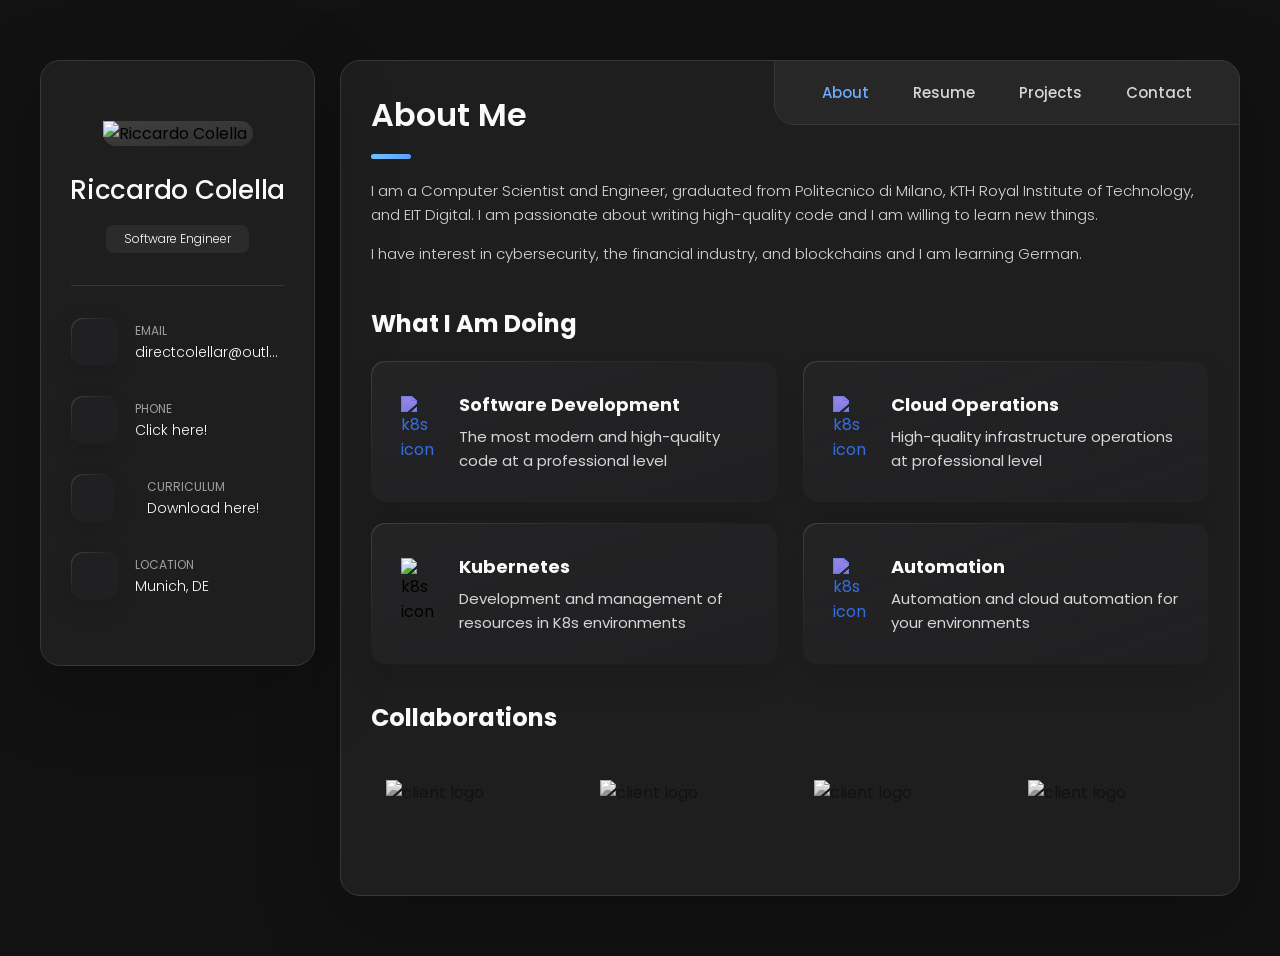
==== index.html @ 79aa7b94 "[TEXT] Texts update + minor changes" ====
<!DOCTYPE html>
<html lang="en">

<head>
  <!-- Start cookieyes banner -->
  <script id="cookieyes" type="text/javascript" src="https://cdn-cookieyes.com/client_data/0d7c2ec07da8e7247e3faaa0/script.js"></script>
  <!-- End cookieyes banner -->
  
  <!-- Google tag (gtag.js) -->
  <script async src="https://www.googletagmanager.com/gtag/js?id=G-9TP7FQLY3E"></script>
  <script>
    window.dataLayer = window.dataLayer || [];
    function gtag(){dataLayer.push(arguments);}
    gtag('js', new Date());
  
    gtag('config', 'G-9TP7FQLY3E');
  </script>
  
  <!-- Google Tag Manager -->
  <script>(function(w,d,s,l,i){w[l]=w[l]||[];w[l].push({'gtm.start':
  new Date().getTime(),event:'gtm.js'});var f=d.getElementsByTagName(s)[0],
  j=d.createElement(s),dl=l!='dataLayer'?'&l='+l:'';j.async=true;j.src=
  'https://www.googletagmanager.com/gtm.js?id='+i+dl;f.parentNode.insertBefore(j,f);
  })(window,document,'script','dataLayer','GTM-T24LNDSS');</script>
  <!-- End Google Tag Manager -->

  <meta charset="UTF-8">
  <meta http-equiv="X-UA-Compatible" content="IE=edge">
  <meta name="viewport" content="width=device-width, initial-scale=1.0">
  <title>Riccardo Colella</title>

  <!--
    - favicon
  -->
  <link rel="shortcut icon" href="./assets/images/rc-logo-white.png" type="image/x-icon">

  <!--
    - custom css link
  -->
  <link rel="stylesheet" href="./assets/css/style.css">

  <!--
    - google font link
  -->
  <link rel="preconnect" href="https://fonts.googleapis.com">
  <link rel="preconnect" href="https://fonts.gstatic.com" crossorigin>
  <link href="https://fonts.googleapis.com/css2?family=Poppins:wght@300;400;500;600&display=swap" rel="stylesheet">
</head>

<body>
  <!-- Google Tag Manager (noscript) -->
  <noscript>
    <iframe src="https://www.googletagmanager.com/ns.html?id=GTM-T24LNDSS" height="0" width="0" style="display:none;visibility:hidden"></iframe>
  </noscript>
  <!-- End Google Tag Manager (noscript) -->

  <!--
    - #MAIN
  -->

  <main>

    <!--
      - #SIDEBAR
    -->

    <aside class="sidebar" data-sidebar>

      <div class="sidebar-info">

        <figure class="avatar-box">
          <img src="./assets/images/rc-round.png" alt="Riccardo Colella" width="80">
        </figure>

        <div class="info-content">
          <h1 class="name" title="Riccardo Colella">Riccardo Colella</h1>

          <p class="title">Software Engineer</p>
        </div>

        <button class="info_more-btn" data-sidebar-btn>
          <span>Show Contacts</span>

          <ion-icon name="chevron-down"></ion-icon>
        </button>

      </div>

      <div class="sidebar-info_more">

        <div class="separator"></div>

        <ul class="contacts-list">

          <li class="contact-item">

            <div class="icon-box">
              <ion-icon name="mail-outline"></ion-icon>
            </div>

            <div class="contact-info">
              <p class="contact-title">Email</p>

              <a href="mailto:directcolellar@outlook.com" class="contact-link">directcolellar@outlook.com</a>
            </div>

          </li>

          <li class="contact-item" onclick="calendlyFunction()">

            <div class="icon-box">
              <ion-icon name="phone-portrait-outline"></ion-icon>
            </div>

            <div class="contact-info">
              <p class="contact-title">Phone</p>

              <a class="contact-link">Click here!</a>
            </div>

          </li>

          <li class="contact-item">

            <div class="icon-box">
              <a href="https://github.com/RiccardoColella/CV/blob/master/pdf/CV-RiccardoColella.pdf?raw=true" style="font-weight: unset; color: unset;">
              <ion-icon name="cloud-download-outline"></ion-icon>
            </div>

            <div class="contact-info">
              <a href="https://github.com/RiccardoColella/CV/blob/master/pdf/CV-RiccardoColella.pdf?raw=true" class="social-link">
                <p class="contact-title">Curriculum</p>

                <address>Download here!</address>
              </a>
            </div>

          </li>

          <li class="contact-item">

            <div class="icon-box">
              <ion-icon name="location-outline"></ion-icon>
            </div>

            <div class="contact-info">
              <p class="contact-title">Location</p>

              <address>Munich, DE</address>
            </div>

          </li>

        </ul>

        <div class="separator"></div>

        <ul class="social-list">

          <li class="social-item">
            <a href="mailto:directcolellar@outlook.com" class="social-link">
              <ion-icon name="mail-outline"></ion-icon>
            </a>
          </li>

          <li class="social-item">
            <a href="https://github.com/RiccardoColella" class="social-link">
              <ion-icon name="logo-github"></ion-icon>
            </a>
          </li>

          <li class="social-item">
            <a href="https://www.linkedin.com/in/riccardo-colella/" class="social-link">
              <ion-icon name="logo-linkedin"></ion-icon>
            </a>
          </li>

          <li class="social-item">
            <a onclick="calendlyFunction()" class="social-link">
              <ion-icon name="call-outline"></ion-icon>
            </a>
          </li>

          <li class="social-item">
            <a href="https://github.com/RiccardoColella/CV/blob/master/pdf/CV-RiccardoColella.pdf?raw=true" class="social-link">
              <ion-icon name="document-text-outline"></ion-icon>
            </a>
          </li>

        </ul>

      </div>

    </aside>





    <!--
      - #main-content
    -->

    <div class="main-content">

      <!--
        - #NAVBAR
      -->

      <nav class="navbar">

        <ul class="navbar-list">

          <li class="navbar-item">
            <button class="navbar-link  active" data-nav-link>About</button>
          </li>

          <li class="navbar-item">
            <button class="navbar-link" data-nav-link>Resume</button>
          </li>

          <li class="navbar-item">
            <button class="navbar-link" data-nav-link>Projects</button>
          </li>

          <li class="navbar-item">
            <button class="navbar-link" onclick="calendlyFunction()">Contact</button>
          </li>

        </ul>

      </nav>





      <!--
        - #ABOUT
      -->

      <article class="about  active" data-page="about">

        <header>
          <h2 class="h2 article-title">About me</h2>
        </header>

        <section class="about-text">
          <p>
            I am a Computer Scientist and Engineer, graduated from Politecnico di Milano, KTH Royal Institute of Technology,
            and EIT Digital. I am passionate about writing high-quality code and I am willing to learn new things.
          </p>

          <p>
            I have interest in cybersecurity, the financial industry, and blockchains and I am learning German.
          </p>
        </section>


        <!--
          - service
        -->

        <section class="service">

          <h3 class="h3 service-title">What I am doing</h3>

          <ul class="service-list">

            <li class="service-item">
              <div class="service-icon-box">
                <img class="service-svg-image-color" src="./assets/images/code.svg" alt="k8s icon" width="40">
              </div>
              <div class="service-content-box">
                <h4 class="h4 service-item-title">Software development</h4>
                <p class="service-item-text">
                  The most modern and high-quality code at a professional level
                </p>
              </div>
            </li>

            <li class="service-item">
              <div class="service-icon-box">
                <img class="service-svg-image-color" src="./assets/images/cloud.svg" alt="k8s icon" width="40">
              </div>
              <div class="service-content-box">
                <h4 class="h4 service-item-title">Cloud operations</h4>
                <p class="service-item-text">
                  High-quality infrastructure operations at professional level
                </p>
              </div>
            </li>

            <li class="service-item">
              <div class="service-icon-box">
                <img src="./assets/images/k8s.png" alt="k8s icon" width="40">
              </div>
              <div class="service-content-box">
                <h4 class="h4 service-item-title">Kubernetes</h4>
                <p class="service-item-text">
                  Development and management of resources in K8s environments
                </p>
              </div>
            </li>

            <li class="service-item">
              <div class="service-icon-box">
                <img class="service-svg-image-color" src="./assets/images/analytics.svg" alt="k8s icon" width="40">
              </div>
              <div class="service-content-box">
                <h4 class="h4 service-item-title">Automation</h4>
                <p class="service-item-text">
                  Automation and cloud automation for your environments
                </p>
              </div>
            </li>

          </ul>

        </section>


        <!--
          - clients
        -->

        <section class="clients">

          <h3 class="h3 clients-title">Collaborations</h3>

          <ul class="clients-list has-scrollbar">

            <li class="clients-item">
              <a href="https://www.brainloop.com/">
                <img src="./assets/images/brainloop.png" alt="client logo">
              </a>
            </li>

            <li class="clients-item">
              <a href="https://climatestandard.net/">
                <img src="./assets/images/climate-standard-logo.png" alt="client logo">
              </a>
            </li>

            <li class="clients-item">
              <a href="https://amadeus.com/">
                <img src="./assets/images/amdeus.png" alt="client logo">
              </a>
            </li>

            <li class="clients-item">
              <a href="https://www.telenor.com/">
                <img src="./assets/images/telenor.png" alt="client logo">
              </a>
            </li>

            <li class="clients-item">
              <a href="https://www.polimi.it/">
                <img src="./assets/images/logo-polimi.png" alt="client logo">
              </a>
            </li>

            <li class="clients-item">
              <a href="https://www.eitdigital.eu/">
                <img src="./assets/images/eitdigital.png" alt="client logo">
              </a>
            </li>

            <li class="clients-item">
              <a href="https://taltech.ee/en/">
                <img src="./assets/images/taltech.png" alt="client logo">
              </a>
            </li>

            <li class="clients-item">
              <a href="https://www.kth.se">
                <img src="./assets/images/kth2.png" alt="client logo">
              </a>
            </li>

          </ul>

        </section>

      </article>





      <!--
        - #RESUME
      -->

      <article class="resume" data-page="resume">

        <header>
          <h2 class="h2 article-title">Resume</h2>
        </header>

        <section class="timeline">

          
          <div class="title-wrapper row">
            <div class="icon-box">
              <ion-icon name="book-outline"></ion-icon>
            </div>

            <h3 class="h3 column">Experience</h3>

            <div class="icon-box column-right">
              <a href="https://github.com/RiccardoColella/CV/blob/master/pdf/CV-RiccardoColella.pdf?raw=true" style="font-weight: unset; color: unset;">
              <ion-icon name="cloud-download-outline"></ion-icon>
            </div>
          </div>

          <ol class="timeline-list">

            <li class="timeline-item">
              <h4 class="h4 timeline-item-title">Site Reliability Engineer: @Brainloop</h4>
              <span>2023 — Present</span>
              <p class="timeline-text">
                • Saved € 30k/year implementing a Python k8s operator to comply to market regulations.
                <br>
                • Management of the company solution and of its k8s infrastructure.
                <br>
                • Saved 12+ hours/month by automatizing recurrent procedures with Python and shell scripts.
                <br>
                • Allowed 6 components to be debugged more easily by improving logs parsing and making logs readable and searchable.
                <br>
                • Reduced data delay in ELK from 2+ hours to few seconds by identifying the bottlenecks and optimizing data processing.
              </p>
            </li>

            <li class="timeline-item">
              <h4 class="h4 timeline-item-title">Automation Engineer: @Climate Standard</h4>
              <span>2022 — Present</span>
              <p class="timeline-text">
                Responsible of Technology
              </p>
            </li>

            <li class="timeline-item">
              <h4 class="h4 timeline-item-title">Platform Engineer: @Amadeus</h4>
              <span>2021 — 2023</span>
              <p class="timeline-text">
                • Set up monitoring and alerting for different middlewares, using Prometheus, Argos and Splunk
                <br>
                • Responsible for the Secret Management internal solution, I've updated and restructured it and its CI/CD pipeline.
                <br>
                • Developed e2e automation of new clusters creation on Azure with Terraform and ArgoCD through IaC
              </p>
            </li>

            <li class="timeline-item">
              <h4 class="h4 timeline-item-title">Data Scientist: @Telenor</h4>
              <span>2021</span>
              <p class="timeline-text">
                Developed a Trouble Tickets resolution time estimation model able achieve a RMSE (Root Mean Square Deviation) of 60 minutes by studying deeply the company's procedures and using ML regressors.
              </p>
            </li>

          </ol>

        </section>

        <section class="timeline">

          <div class="title-wrapper">
            <div class="icon-box">
              <ion-icon name="book-outline"></ion-icon>
            </div>

            <h3 class="h3">Education</h3>
          </div>

          <ol class="timeline-list">

            <li class="timeline-item">
              <h4 class="h4 timeline-item-title">EIT Digital</h4>
              <span>10/2019 - 07/2021</span>
              <p class="timeline-text">
                Double Degree programm.
              </p>
            </li>

            <li class="timeline-item">
              <h4 class="h4 timeline-item-title">KTH Royal Institute of Technology</h4>
              <span>10/2019 - 07/2021</span>
              <p class="timeline-text">
                Master's Programme, ICT Innovation.
              </p>
            </li>

            <li class="timeline-item">
              <h4 class="h4 timeline-item-title">Politecnico di Milano</h4>
              <span>10/2019 - 07/2021</span>
              <p class="timeline-text">
                Computer Science and Engineering Master Degree.
              </p>
            </li>

            <li class="timeline-item">
              <h4 class="h4 timeline-item-title">TalTech Tallin University of Technology</h4>
              <span>08/2020</span>
              <p class="timeline-text">
                Summer School: Secure e-Governance.
              </p>
            </li>

            <li class="timeline-item">
              <h4 class="h4 timeline-item-title">Politecnico di Milano</h4>
              <span>10/2016 - 09/2019</span>
              <p class="timeline-text">
                Computer Science and Engineering Bachelor Degree.
              </p>
            </li>

          </ol>

        </section>

        <section class="skill">

          <h3 class="h3 skills-title">My skills</h3>

          <ul class="skills-list content-card">

            <li class="skills-item">
              <div class="title-wrapper">
                <h5 class="h5">Java, Python</h5>
                <data value="80">80%</data>
              </div>
              <div class="skill-progress-bg">
                <div class="skill-progress-fill" style="width: 80%;"></div>
              </div>
            </li>

            <li class="skills-item">
              <div class="title-wrapper">
                <h5 class="h5">Openshift, K8s, Docker</h5>
                <data value="80">90%</data>
              </div>
              <div class="skill-progress-bg">
                <div class="skill-progress-fill" style="width: 90%;"></div>
              </div>
            </li>

            <li class="skills-item">
              <div class="title-wrapper">
                <h5 class="h5">Azure</h5>
                <data value="90">60%</data>
              </div>
              <div class="skill-progress-bg">
                <div class="skill-progress-fill" style="width: 60%;"></div>
              </div>

            <li class="skills-item">
              <div class="title-wrapper">
                <h5 class="h5">Elasticsearch, Grafana, Prometheus</h5>
                <data value="70">70%</data>
              </div>
              <div class="skill-progress-bg">
                <div class="skill-progress-fill" style="width: 70%;"></div>
              </div>
            </li>

            </li>

          </ul>

        </section>

      </article>





      <!--
        - #PROJECS
      -->

      <article class="projects" data-page="projects">

        <header>
          <h2 class="h2 article-title">Projects</h2>
        </header>

        <section class="projects">

          <ul class="filter-list">

            <li class="filter-item">
              <button class="active" data-filter-btn>All</button>
            </li>

            <li class="filter-item">
              <button data-filter-btn>Software Engineering</button>
            </li>

            <li class="filter-item">
              <button data-filter-btn>Management</button>
            </li>

            <li class="filter-item">
              <button data-filter-btn>Web design</button>
            </li>

          </ul>

          <div class="filter-select-box">

            <button class="filter-select" data-select>

              <div class="select-value" data-selecct-value>Select category</div>

              <div class="select-icon">
                <ion-icon name="chevron-down"></ion-icon>
              </div>

            </button>

            <ul class="select-list">

              <li class="select-item">
                <button data-select-item>All</button>
              </li>

              <li class="select-item">
                <button data-select-item>Software Engineering</button>
              </li>

              <li class="select-item">
                <button data-select-item>Management</button>
              </li>

              <li class="select-item">
                <button data-select-item>Web design</button>
              </li>

            </ul>

          </div>

          <ul class="project-list">

            <li class="project-item  active" data-filter-item data-category="software engineering">
              <a href="https://drive.google.com/file/d/1UJ4vz9gFezYomNbWZBrMr75gAQwX6Unh/view?usp=sharing">

                <figure class="project-img">
                  <div class="project-item-icon-box">
                    <ion-icon name="eye-outline"></ion-icon>
                  </div>

                  <img src="./assets/images/project-1.jpg" alt="finance" loading="lazy">
                </figure>

                <h3 class="project-title">Credit Card Fraud Detector</h3>

                <p class="project-category">Software Engineering</p>

              </a>
            </li>

            <li class="project-item  active" data-filter-item data-category="software engineering">
              <a href="https://drive.google.com/file/d/1enZ_Jb2vTmPwqBghBdvzCwoMOcX5bfZp/view?usp=sharing">

                <figure class="project-img">
                  <div class="project-item-icon-box">
                    <ion-icon name="eye-outline"></ion-icon>
                  </div>

                  <img src="./assets/images/readingcubes.png" alt="orizon" loading="lazy">
                </figure>

                <h3 class="project-title">The Connected Reading Cubes</h3>

                <p class="project-category">Software Engineering</p>

              </a>
            </li>

            <li class="project-item  active" data-filter-item data-category="web design">
              <a href="#">

                <figure class="project-img">
                  <div class="project-item-icon-box">
                    <ion-icon name="eye-outline"></ion-icon>
                  </div>

                  <img src="./assets/images/dnalogue.png" alt="fundo" loading="lazy">
                </figure>

                <h3 class="project-title">DNAlogue</h3>

                <p class="project-category">Web design</p>

              </a>
            </li>

            <li class="project-item  active" data-filter-item data-category="software engineering">
              <a href="#">

                <figure class="project-img">
                  <div class="project-item-icon-box">
                    <ion-icon name="eye-outline"></ion-icon>
                  </div>

                  <img src="./assets/images/gea++.png" alt="brawlhalla" loading="lazy">
                </figure>

                <h3 class="project-title">GEA++</h3>

                <p class="project-category">Software Engineering</p>

              </a>
            </li>

            <li class="project-item  active" data-filter-item data-category="software engineering">
              <a href="#">

                <figure class="project-img">
                  <div class="project-item-icon-box">
                    <ion-icon name="eye-outline"></ion-icon>
                  </div>

                  <img src="./assets/images/adrenaline.png" alt="dsm." loading="lazy">
                </figure>

                <h3 class="project-title">Adrenaline</h3>

                <p class="project-category">Software Engineering</p>

              </a>
            </li>

            <li class="project-item  active" data-filter-item data-category="software engineering">
              <a href="#">

                <figure class="project-img">
                  <div class="project-item-icon-box">
                    <ion-icon name="eye-outline"></ion-icon>
                  </div>

                  <img src="./assets/images/furhat.png" alt="metaspark" loading="lazy">
                </figure>

                <h3 class="project-title">Furhat - cooking robot</h3>

                <p class="project-category">Software Engineering</p>

              </a>
            </li>

            <li class="project-item  active" data-filter-item data-category="management">
              <a href="#">

                <figure class="project-img">
                  <div class="project-item-icon-box">
                    <ion-icon name="eye-outline"></ion-icon>
                  </div>

                  <img src="./assets/images/gaia.png" alt="summary" loading="lazy">
                </figure>

                <h3 class="project-title">G.A.I.A.</h3>

                <p class="project-category">Management</p>

              </a>
            </li>

            <li class="project-item  active" data-filter-item data-category="software engineering">
              <a href="#">

                <figure class="project-img">
                  <div class="project-item-icon-box">
                    <ion-icon name="eye-outline"></ion-icon>
                  </div>

                  <img src="./assets/images/polissone.png" alt="task manager" loading="lazy">
                </figure>

                <h3 class="project-title">Polissonne</h3>

                <p class="project-category">Software Engineering</p>

              </a>
            </li>

            <li class="project-item  active" data-filter-item data-category="management">
              <a href="#">

                <figure class="project-img">
                  <div class="project-item-icon-box">
                    <ion-icon name="eye-outline"></ion-icon>
                  </div>

                  <img src="./assets/images/relaxident.png" alt="arrival" loading="lazy">
                </figure>

                <h3 class="project-title">Relaxident</h3>

                <p class="project-category">Management</p>

              </a>
            </li>

          </ul>

        </section>

      </article>

    </div>

  </main>






  <!--
    - custom js link
  -->
  <script src="./assets/js/script.js"></script>

  <!--
    - ionicon link
  -->
  <script type="module" src="https://unpkg.com/ionicons@5.5.2/dist/ionicons/ionicons.esm.js"></script>
  <script nomodule src="https://unpkg.com/ionicons@5.5.2/dist/ionicons/ionicons.js"></script>
  <!-- Calendly badge widget begin -->
  <link href="https://assets.calendly.com/assets/external/widget.css" rel="stylesheet">
  <script src="https://assets.calendly.com/assets/external/widget.js" type="text/javascript" async></script>
  <script type="text/javascript">function calendlyFunction() { Calendly.initPopupWidget({ url: 'https://calendly.com/riccardocolella/30min'}); }</script>
  <!-- Calendly badge widget end -->
</body>

</html>
---- assets/css/style.css ----
/*-----------------------------------*\
  #style.css
\*-----------------------------------*/


/**
 * copyright 2022 @codewithsadee
 */





/*-----------------------------------*\
  #CUSTOM PROPERTY
\*-----------------------------------*/

:root {

  /**
   * colors
   */

  /* gradient */

  --bg-gradient-onyx: linear-gradient(
    to bottom right, 
    hsl(240, 1%, 25%) 3%, 
    hsl(0, 0%, 19%) 97%
  );
  --bg-gradient-jet: linear-gradient(
    to bottom right, 
    hsla(240, 1%, 18%, 0.251) 0%, 
    hsla(240, 2%, 11%, 0) 100%
  ), hsl(240, 2%, 13%);
  --bg-gradient-blue-1: linear-gradient(
    to bottom right, 
    hsl(207, 100%, 71%) 0%, 
    hsla(36, 100%, 69%, 0) 50%
  );
  --bg-gradient-yellow-2: linear-gradient(
    135deg, 
    hsla(45, 100%, 71%, 0.251) 0%, 
    hsla(35, 100%, 68%, 0) 59.86%
  ), hsl(240, 2%, 13%);
  --border-gradient-onyx: linear-gradient(
    to bottom right, 
    hsl(0, 0%, 25%) 0%, 
    hsla(0, 0%, 25%, 0) 50%
  );
  --text-gradient-blue: linear-gradient(
    to right, 
    hsl(204, 100%, 72%), 
    hsl(216, 100%, 68%)
  );

  /* solid */

  --jet: hsl(0, 0%, 22%);
  --onyx: hsl(240, 1%, 17%);
  --eerie-black-1: hsl(240, 2%, 13%);
  --eerie-black-2: hsl(240, 2%, 12%);
  --smoky-black: hsl(0, 0%, 7%);
  --white-1: hsl(0, 0%, 100%);
  --white-2: hsl(0, 0%, 98%);
  --blue-ish: hsl(216, 100%, 72%);
  --blue-ish-2: hsl(229, 54%, 58%);
  --light-gray: hsl(0, 0%, 84%);
  --light-gray-70: hsla(0, 0%, 84%, 0.7);
  --bittersweet-shimmer: hsl(0, 43%, 51%);

  /**
   * typography
   */

  /* font-family */
  --ff-poppins: 'Poppins', sans-serif;

  /* font-size */
  --fs-1: 24px;
  --fs-2: 18px;
  --fs-3: 17px;
  --fs-4: 16px;
  --fs-5: 15px;
  --fs-6: 14px;
  --fs-7: 13px;
  --fs-8: 11px;

  /* font-weight */
  --fw-300: 300;
  --fw-400: 400;
  --fw-500: 500;
  --fw-600: 600;

  /**
   * shadow
   */
  
  --shadow-1: -4px 8px 24px hsla(0, 0%, 0%, 0.25);
  --shadow-2: 0 16px 30px hsla(0, 0%, 0%, 0.25);
  --shadow-3: 0 16px 40px hsla(0, 0%, 0%, 0.25);
  --shadow-4: 0 25px 50px hsla(0, 0%, 0%, 0.15);
  --shadow-5: 0 24px 80px hsla(0, 0%, 0%, 0.25);

  /**
   * transition
   */

  --transition-1: 0.25s ease;
  --transition-2: 0.5s ease-in-out;

}





/*-----------------------------------*\
  #RESET
\*-----------------------------------*/

*, *::before, *::after {
  margin: 0;
  padding: 0;
  box-sizing: border-box;
}

a { text-decoration: none; }

li { list-style: none; }

img, ion-icon, a, button, time, span { display: block; }

button {
  font: inherit;
  background: none;
  border: none;
  text-align: left;
  cursor: pointer;
}

input, textarea {
  display: block;
  width: 100%;
  background: none;
  font: inherit;
}

::selection {
  background: var(--blue-ish);
  color: var(--smoky-black);
}

:focus { outline-color: var(--blue-ish); }

html { font-family: var(--ff-poppins); }

body { background: var(--smoky-black); }





/*-----------------------------------*\
  #REUSED STYLE
\*-----------------------------------*/

.sidebar,
article {
  background: var(--eerie-black-2);
  border: 1px solid var(--jet);
  border-radius: 20px;
  padding: 15px;
  box-shadow: var(--shadow-1);
  z-index: 1;
}

.separator {
  width: 100%;
  height: 1px;
  background: var(--jet);
  margin: 16px 0;
}

.icon-box {
  position: relative;
  background: var(--border-gradient-onyx);
  width: 30px;
  height: 30px;
  border-radius: 8px;
  display: flex;
  justify-content: center;
  align-items: center;
  font-size: 16px;
  color: var(--blue-ish);
  box-shadow: var(--shadow-1);
  z-index: 1;
}

.icon-box::before {
  content: "";
  position: absolute;
  inset: 1px;
  background: var(--eerie-black-1);
  border-radius: inherit;
  z-index: -1;
}

.icon-box ion-icon { --ionicon-stroke-width: 35px; }

article { display: none; }

article.active {
  display: block;
  animation: fade 0.5s ease backwards;
}

@keyframes fade {
  0% { opacity: 0; }
  100% { opacity: 1; }
}

.h2,
.h3,
.h4,
.h5 {
  color: var(--white-2);
  text-transform: capitalize;
}

.h2 { font-size: var(--fs-1); }

.h3 { font-size: var(--fs-2); }

.h4 { font-size: var(--fs-4); }

.h5 {
  font-size: var(--fs-7);
  font-weight: var(--fw-500);
}

.article-title {
  position: relative;
  padding-bottom: 7px;
}

.article-title::after {
  content: "";
  position: absolute;
  bottom: 0;
  left: 0;
  width: 30px;
  height: 3px;
  background: var(--text-gradient-blue);
  border-radius: 3px;
}

.has-scrollbar::-webkit-scrollbar {
  width: 5px; /* for vertical scrollbar */
  height: 5px; /* for horizontal scrollbar */
}

.has-scrollbar::-webkit-scrollbar-track {
  background: var(--onyx);
  border-radius: 5px;
}

.has-scrollbar::-webkit-scrollbar-thumb {
  background: var(--blue-ish);
  border-radius: 5px;
}

.has-scrollbar::-webkit-scrollbar-button { width: 20px; }

.content-card {
  position: relative;
  background: var(--border-gradient-onyx);
  padding: 15px;
  padding-top: 45px;
  border-radius: 14px;
  box-shadow: var(--shadow-2);
  cursor: pointer;
  z-index: 1;
}

.content-card::before {
  content: "";
  position: absolute;
  inset: 1px;
  background: var(--bg-gradient-jet);
  border-radius: inherit;
  z-index: -1;
}





/*-----------------------------------*\
  #MAIN
\*-----------------------------------*/

main {
  margin: 15px 12px;
  margin-bottom: 75px;
  min-width: 259px;
}





/*-----------------------------------*\
  #SIDEBAR
\*-----------------------------------*/

.sidebar {
  margin-bottom: 15px;
  max-height: 112px;
  overflow: hidden;
  transition: var(--transition-2);
}

.sidebar.active { max-height: 405px; }

.sidebar-info {
  position: relative;
  display: flex;
  justify-content: flex-start;
  align-items: center;
  gap: 15px;
}

.avatar-box {
  background: var(--bg-gradient-onyx);
  border-radius: 20px;
}

.info-content .name {
  color: var(--white-2);
  font-size: var(--fs-3);
  font-weight: var(--fw-500);
  letter-spacing: -0.25px;
  margin-bottom: 10px;
}

.info-content .title {
  color: var(--white-1);
  background: var(--onyx);
  font-size: var(--fs-8);
  font-weight: var(--fw-300);
  width: max-content;
  padding: 3px 12px;
  border-radius: 8px;
}

.info_more-btn {
  position: absolute;
  top: -15px;
  right: -15px;
  border-radius: 0 15px;
  font-size: 13px;
  color: var(--blue-ish);
  background: var(--border-gradient-onyx);
  padding: 10px;
  box-shadow: var(--shadow-2);
  transition: var(--transition-1);
  z-index: 1;
}

.info_more-btn::before {
  content: "";
  position: absolute;
  inset: 1px;
  border-radius: inherit;
  background: var(--bg-gradient-jet);
  transition: var(--transition-1);
  z-index: -1;
}

.info_more-btn:hover,
.info_more-btn:focus { background: var(--bg-gradient-blue-1); }

.info_more-btn:hover::before,
.info_more-btn:focus::before { background: var(--bg-gradient-yellow-2); }

.info_more-btn span { display: none; }

.sidebar-info_more {
  opacity: 0;
  visibility: hidden;
  transition: var(--transition-2);
}

.sidebar.active .sidebar-info_more {
  opacity: 1;
  visibility: visible;
}

.contacts-list {
  display: grid;
  grid-template-columns: 1fr;
  gap: 16px;
}

.contact-item {
  min-width: 100%;
  display: flex;
  align-items: center;
  gap: 16px;
}

.contact-info {
  max-width: calc(100% - 46px);
  width: calc(100% - 46px);
}

.contact-title {
  color: var(--light-gray-70);
  font-size: var(--fs-8);
  text-transform: uppercase;
  margin-bottom: 2px;
}

.contact-info :is(.contact-link, time, address) {
  color: var(--white-2);
  font-size: var(--fs-7);
}

.contact-info address { font-style: normal; }

.social-list {
  display: flex;
  justify-content: flex-start;
  align-items: center;
  gap: 15px;
  padding-bottom: 4px;
  padding-left: 7px;
}

.social-item .social-link {
  color: var(--light-gray-70);
  font-size: 18px;
}


.social-item .social-link:hover { color: var(--light-gray); }





/*-----------------------------------*\
  #NAVBAR
\*-----------------------------------*/

.navbar {
  position: fixed;
  bottom: 0;
  left: 0;
  width: 100%;
  background: hsla(240, 1%, 17%, 0.75);
  backdrop-filter: blur(10px);
  border: 1px solid var(--jet);
  border-radius: 12px 12px 0 0;
  box-shadow: var(--shadow-2);
  z-index: 5;
}

.navbar-list {
  display: flex;
  flex-wrap: wrap;
  justify-content: center;
  align-items: center;
  padding: 0 10px;
}

.navbar-link {
  color: var(--light-gray);
  font-size: var(--fs-8);
  padding: 20px 7px;
  transition: color var(--transition-1);
}

.navbar-link:hover,
.navbar-link:focus { color: var(--light-gray-70); }

.navbar-link.active { color: var(--blue-ish); }





/*-----------------------------------*\
  #ABOUT
\*-----------------------------------*/

.about .article-title { margin-bottom: 15px; }

.about-text {
  color: var(--light-gray);
  font-size: var(--fs-6);
  font-weight: var(--fw-300);
  line-height: 1.6;
}

.about-text p { margin-bottom: 15px; }



/**
 * #service 
 */

.service { margin-bottom: 35px; }

.service-title { margin-bottom: 20px; }

.service-list {
  display: grid;
  grid-template-columns: 1fr;
  gap: 20px;
}

.service-item {
  position: relative;
  background: var(--border-gradient-onyx);
  padding: 20px;
  border-radius: 14px;
  box-shadow: var(--shadow-2);
  z-index: 1;
}

.service-item::before {
  content: "";
  position: absolute;
  inset: 1px;
  background: var(--bg-gradient-jet);
  border-radius: inherit;
  z-index: -1;
}

.service-icon-box { margin-bottom: 10px; }

.service-icon-box img { margin: auto; }

.service-content-box { text-align: center; }

.service-item-title { margin-bottom: 7px; }

.service-item-text {
  color: var(--light-gray);
  font-size: var(--fs-6);
  font-weight: var(--fw-3);
  line-height: 1.6;
}

.service-svg-image-color {
  filter: invert(35%) sepia(93%) saturate(2441%) hue-rotate(211deg) brightness(93%) contrast(92%)
}

/**
 * #testimonials 
 */

.testimonials { margin-bottom: 30px; }

.testimonials-title { margin-bottom: 20px; }

.testimonials-list {
  display: flex;
  justify-content: flex-start;
  align-items: flex-start;
  gap: 15px;
  margin: 0 -15px;
  padding: 25px 15px;
  padding-bottom: 35px;
  overflow-x: auto;
  scroll-behavior: smooth;
  overscroll-behavior-inline: contain;
  scroll-snap-type: inline mandatory;
}

.testimonials-item {
  min-width: 100%;
  scroll-snap-align: center;
}

.testimonials-avatar-box {
  position: absolute;
  top: 0;
  left: 0;
  transform: translate(15px, -25px);
  background: var(--bg-gradient-onyx);
  border-radius: 14px;
  box-shadow: var(--shadow-1);
}

.testimonials-item-title { margin-bottom: 7px; }

.testimonials-text {
  color: var(--light-gray);
  font-size: var(--fs-6);
  font-weight: var(--fw-300);
  line-height: 1.6;
  display: -webkit-box;
  line-clamp: 4;
  -webkit-line-clamp: 4;
  -webkit-box-orient: vertical;
  overflow: hidden;
}


/**
 * #testimonials-modal
 */

.modal-container {
  position: fixed;
  top: 0;
  left: 0;
  width: 100%;
  height: 100%;
  display: flex;
  justify-content: center;
  align-items: center;
  overflow-y: auto;
  overscroll-behavior: contain;
  z-index: 20;
  pointer-events: none;
  visibility: hidden;
}

.modal-container::-webkit-scrollbar { display: none; }

.modal-container.active {
  pointer-events: all;
  visibility: visible;
}

.overlay {
  position: fixed;
  top: 0;
  left: 0;
  width: 100%;
  height: 100vh;
  background: hsl(0, 0%, 5%);
  opacity: 0;
  visibility: hidden;
  pointer-events: none;
  z-index: 1;
  transition: var(--transition-1);
}

.overlay.active {
  opacity: 0.8;
  visibility: visible;
  pointer-events: all;
}

.testimonials-modal {
  background: var(--eerie-black-2);
  position: relative;
  padding: 15px;
  margin: 15px 12px;
  border: 1px solid var(--jet);
  border-radius: 14px;
  box-shadow: var(--shadow-5);
  transform: scale(1.2);
  opacity: 0;
  transition: var(--transition-1);
  z-index: 2;
}

.modal-container.active .testimonials-modal {
  transform: scale(1);
  opacity: 1;
}

.modal-close-btn {
  position: absolute;
  top: 15px;
  right: 15px;
  background: var(--onyx);
  border-radius: 8px;
  width: 32px;
  height: 32px;
  display: flex;
  justify-content: center;
  align-items: center;
  color: var(--white-2);
  font-size: 18px;
  opacity: 0.7;
}

.modal-close-btn:hover,
.modal-close-btn:focus { opacity: 1; }

.modal-close-btn ion-icon { --ionicon-stroke-width: 50px; }

.modal-avatar-box {
  background: var(--bg-gradient-onyx);
  width: max-content;
  border-radius: 14px;
  margin-bottom: 15px;
  box-shadow: var(--shadow-2);
}

.modal-img-wrapper > img { display: none; }

.modal-title { margin-bottom: 4px; }

.modal-content time {
  font-size: var(--fs-6);
  color: var(--light-gray-70);
  font-weight: var(--fw-300);
  margin-bottom: 10px;
}

.modal-content p {
  color: var(--light-gray);
  font-size: var(--fs-6);
  font-weight: var(--fw-300);
  line-height: 1.6;
}


/**
 * #clients 
 */

.clients { margin-bottom: 15px; }

.clients-list {
  display: flex;
  justify-content: flex-start;
  align-items: flex-start;
  gap: 15px;
  margin: 0 -15px;
  padding: 25px;
  padding-bottom: 25px;
  overflow-x: auto;
  scroll-behavior: smooth;
  overscroll-behavior-inline: contain;
  scroll-snap-type: inline mandatory;
  scroll-padding-inline: 25px;
}

.clients-item {
  min-width: 50%;
  scroll-snap-align: start;
}

.clients-item img {
  width: 100%;
  filter: grayscale(1);
  transition: var(--transition-1);
}

.clients-item img:hover { filter: grayscale(0); }





/*-----------------------------------*\
  #RESUME
\*-----------------------------------*/

.article-title { margin-bottom: 30px; }


/**
 * education and experience 
 */

.timeline { margin-bottom: 30px; }

.timeline .title-wrapper {
  display: flex;
  align-items: center;
  gap: 15px;
  margin-bottom: 25px;
}

.timeline-list {
  font-size: var(--fs-6);
  margin-left: 45px;
}

.timeline-item { position: relative; }

.timeline-item:not(:last-child) { margin-bottom: 20px; }

.timeline-item-title {
  font-size: var(--fs-6);
  line-height: 1.3;
  margin-bottom: 7px;
}

.timeline-list span {
  color: var(--blue-ish-2);
  font-weight: var(--fw-400);
  line-height: 1.6;
}

.timeline-item:not(:last-child)::before {
  content: "";
  position: absolute;
  top: -25px;
  left: -30px;
  width: 1px;
  height: calc(100% + 50px);
  background: var(--jet);
}

.timeline-item::after {
  content: "";
  position: absolute;
  top: 5px;
  left: -33px;
  height: 6px;
  width: 6px;
  background: var(--text-gradient-blue);
  border-radius: 50%;
  box-shadow: 0 0 0 4px var(--jet);
}

.timeline-text {
  color: var(--light-gray);
  font-weight: var(--fw-300);
  line-height: 1.6;
}


/**
 * skills 
 */

.skills-title { margin-bottom: 20px; }

.skills-list { padding: 20px; }


.skills-item:not(:last-child) { margin-bottom: 15px; }

.skill .title-wrapper {
  display: flex;
  align-items: center;
  gap: 5px;
  margin-bottom: 8px;
}

.skill .title-wrapper data {
  color: var(--light-gray);
  font-size: var(--fs-7);
  font-weight: var(--fw-300);
}

.skill-progress-bg {
  background: var(--jet);
  width: 100%;
  height: 8px;
  border-radius: 10px;
}

.skill-progress-fill {
  background: var(--text-gradient-blue);
  height: 100%;
  border-radius: inherit;
}





/*-----------------------------------*\
  #PROJECTS
\*-----------------------------------*/

.filter-list { display: none; }

.filter-select-box {
  position: relative;
  margin-bottom: 25px;
}

.filter-select {
  background: var(--eerie-black-2);
  color: var(--light-gray);
  display: flex;
  justify-content: space-between;
  align-items: center;
  width: 100%;
  padding: 12px 16px;
  border: 1px solid var(--jet);
  border-radius: 14px;
  font-size: var(--fs-6);
  font-weight: var(--fw-300);
}

.filter-select.active .select-icon { transform: rotate(0.5turn); }

.select-list {
  background: var(--eerie-black-2);
  position: absolute;
  top: calc(100% + 6px);
  width: 100%;
  padding: 6px;
  border: 1px solid var(--jet);
  border-radius: 14px;
  z-index: 2;
  opacity: 0;
  visibility: hidden;
  pointer-events: none;
  transition: 0.15s ease-in-out;
}

.filter-select.active + .select-list {
  opacity: 1;
  visibility: visible;
  pointer-events: all;
}

.select-item button {
  background: var(--eerie-black-2);
  color: var(--light-gray);
  font-size: var(--fs-6);
  font-weight: var(--fw-300);
  text-transform: capitalize;
  width: 100%;
  padding: 8px 10px;
  border-radius: 8px;
}

.select-item button:hover { --eerie-black-2: hsl(240, 2%, 20%); }

.project-list {
  display: grid;
  grid-template-columns: 1fr;
  gap: 30px;
  margin-bottom: 10px;
}

.project-item { display: none; }

.project-item.active {
  display: block;
  animation: scaleUp 0.25s ease forwards;
}

@keyframes scaleUp {
  0% { transform: scale(0.5); }
  100% { transform: scale(1); }
}

.project-item > a { width: 100%; }

.project-img {
  position: relative;
  width: 100%;
  height: 200px;
  border-radius: 16px;
  overflow: hidden;
  margin-bottom: 15px;
}

.project-img::before {
  content: "";
  position: absolute;
  top: 0;
  left: 0;
  width: 100%;
  height: 100%;
  background: transparent;
  z-index: 1;
  transition: var(--transition-1);
}

.project-item > a:hover .project-img::before { background: hsla(0, 0%, 0%, 0.5); }

.project-item-icon-box {
  --scale: 0.8;

  background: var(--jet);
  color: var(--blue-ish);
  position: absolute;
  top: 50%;
  left: 50%;
  transform: translate(-50%, -50%) scale(var(--scale));
  font-size: 20px;
  padding: 18px;
  border-radius: 12px;
  opacity: 0;
  z-index: 1;
  transition: var(--transition-1);
}

.project-item > a:hover .project-item-icon-box {
  --scale: 1;
  opacity: 1;
}

.project-item-icon-box ion-icon { --ionicon-stroke-width: 50px; }

.project-img img {
  width: 100%;
  height: 100%;
  object-fit: cover;
  transition: var(--transition-1);
}

.project-item > a:hover img { transform: scale(1.1); }

.project-title,
.project-category { margin-left: 10px; }

.project-title {
  color: var(--white-2);
  font-size: var(--fs-5);
  font-weight: var(--fw-400);
  text-transform: capitalize;
  line-height: 1.3;
}

.project-category {
  color: var(--light-gray-70);
  font-size: var(--fs-6);
  font-weight: var(--fw-300);
}





/*-----------------------------------*\
  #BLOG
\*-----------------------------------*/

.blog-posts { margin-bottom: 10px; }

.blog-posts-list {
  display: grid;
  grid-template-columns: 1fr;
  gap: 20px;
}

.blog-post-item > a {
  position: relative;
  background: var(--border-gradient-onyx);
  height: 100%;
  box-shadow: var(--shadow-4);
  border-radius: 16px;
  z-index: 1;
}

.blog-post-item > a::before {
  content: "";
  position: absolute;
  inset: 1px;
  border-radius: inherit;
  background: var(--eerie-black-1);
  z-index: -1;
}

.blog-banner-box {
  width: 100%;
  height: 200px;
  border-radius: 12px;
  overflow: hidden;
}

.blog-banner-box img {
  width: 100%;
  height: 100%;
  object-fit: cover;
  transition: var(--transition-1);
}

.blog-post-item > a:hover .blog-banner-box img { transform: scale(1.1); }

.blog-content { padding: 15px; }

.blog-meta {
  display: flex;
  justify-content: flex-start;
  align-items: center;
  gap: 7px;
  margin-bottom: 10px;
}

.blog-meta :is(.blog-category, time) {
  color: var(--light-gray-70);
  font-size: var(--fs-6);
  font-weight: var(--fw-300);
}

.blog-meta .dot {
  background: var(--light-gray-70);
  width: 4px;
  height: 4px;
  border-radius: 4px;
}

.blog-item-title {
  margin-bottom: 10px;
  line-height: 1.3;
  transition: var(--transition-1);
}

.blog-post-item > a:hover .blog-item-title { color: var(--blue-ish); }

.blog-text {
  color: var(--light-gray);
  font-size: var(--fs-6);
  font-weight: var(--fw-300);
  line-height: 1.6;
}





/*-----------------------------------*\
  #CONTACT
\*-----------------------------------*/

.mapbox {
  position: relative;
  height: 250px;
  width: 100%;
  border-radius: 16px;
  margin-bottom: 30px;
  border: 1px solid var(--jet);
  overflow: hidden;
}

.mapbox figure { height: 100%; }

.mapbox iframe {
  width: 100%;
  height: 100%;
  border: none;
  filter: grayscale(1) invert(1);
}

.contact-form { margin-bottom: 10px; }

.form-title { margin-bottom: 20px; }

.input-wrapper {
  display: grid;
  grid-template-columns: 1fr;
  gap: 25px;
  margin-bottom: 25px;
}

.form-input {
  color: var(--white-2);
  font-size: var(--fs-6);
  font-weight: var(--fw-400);
  padding: 13px 20px;
  border: 1px solid var(--jet);
  border-radius: 14px;
  outline: none;
}

.form-input::placeholder { font-weight: var(--fw-500); }

.form-input:focus { border-color: var(--blue-ish); }

textarea.form-input {
  min-height: 100px;
  height: 120px;
  max-height: 200px;
  resize: vertical;
  margin-bottom: 25px;
}

textarea.form-input::-webkit-resizer { display: none; }

.form-input:focus:invalid { border-color: var(--bittersweet-shimmer); }

.form-btn {
  position: relative;
  width: 100%;
  background: var(--border-gradient-onyx);
  color: var(--blue-ish);
  display: flex;
  justify-content: center;
  align-items: center;
  gap: 10px;
  padding: 13px 20px;
  border-radius: 14px;
  font-size: var(--fs-6);
  text-transform: capitalize;
  box-shadow: var(--shadow-3);
  z-index: 1;
  transition: var(--transition-1);
}

.form-btn::before {
  content: "";
  position: absolute;
  inset: 1px;
  background: var(--bg-gradient-jet);
  border-radius: inherit;
  z-index: -1;
  transition: var(--transition-1);
}

.form-btn ion-icon { font-size: 16px; }

.form-btn:hover { background: var(--bg-gradient-blue-1); }

.form-btn:hover::before { background: var(--bg-gradient-yellow-2); }

.form-btn:disabled {
  opacity: 0.7;
  cursor: not-allowed;
}

.form-btn:disabled:hover { background: var(--border-gradient-onyx); }

.form-btn:disabled:hover::before { background: var(--bg-gradient-jet); }





/*-----------------------------------*\
  #RESPONSIVE
\*-----------------------------------*/

/**
 * responsive larger than 450px screen
 */

@media (min-width: 450px) {

  /**
   * client
   */

  .clients-item { min-width: calc(33.33% - 10px); }



  /**
   * #PROJECTS, BLOG 
   */

  .project-img,
  .blog-banner-box { height: auto; }

}





/**
 * responsive larger than 580px screen
 */

@media (min-width: 580px) {

  /**
   * CUSTOM PROPERTY
   */

  :root {

    /**
     * typography
     */

    --fs-1: 32px;
    --fs-2: 24px;
    --fs-3: 26px;
    --fs-4: 18px;
    --fs-6: 15px;
    --fs-7: 15px;
    --fs-8: 12px;

  }



  /**
   * #REUSED STYLE
   */

  .sidebar, article {
    width: 520px;
    margin-inline: auto;
    padding: 30px;
  }

  .article-title {
    font-weight: var(--fw-600);
    padding-bottom: 15px;
  }

  .article-title::after {
    width: 40px;
    height: 5px;
  }

  .icon-box {
    width: 48px;
    height: 48px;
    border-radius: 12px;
    font-size: 18px;
  }



  /**
   * #MAIN
   */

  main {
    margin-top: 60px;
    margin-bottom: 100px;
  }



  /**
   * #SIDEBAR
   */

  .sidebar {
    max-height: 180px;
    margin-bottom: 30px;
  }

  .sidebar.active { max-height: 584px; }

  .sidebar-info { gap: 25px; }

  .avatar-box { border-radius: 30px; }

  .avatar-box img { width: 120px; }

  .info-content .name { margin-bottom: 15px; }

  .info-content .title { padding: 5px 18px; }

  .info_more-btn {
    top: -30px;
    right: -30px;
    padding: 10px 15px;
  }

  .info_more-btn span {
    display: block;
    font-size: var(--fs-8);
  }

  .info_more-btn ion-icon { display: none; }

  .separator { margin: 32px 0; }

  .contacts-list { gap: 20px; }

  .contact-info {
    max-width: calc(100% - 64px);
    width: calc(100% - 64px);
  }



  /**
   * #NAVBAR
   */

  .navbar { border-radius: 20px 20px 0 0; }

  .navbar-list { gap: 20px; }

  .navbar-link { --fs-8: 14px; }



  /**
   * #ABOUT
   */

  .about .article-title { margin-bottom: 20px; }

  .about-text { margin-bottom: 40px; }

  /* service */

  .service-item {
    display: flex;
    justify-content: flex-start;
    align-items: flex-start;
    gap: 18px;
    padding: 30px;
  }

  .service-icon-box {
    margin-bottom: 0;
    margin-top: 5px;
  }

  .service-content-box { text-align: left; }

  /* testimonials */

  .testimonials-title { margin-bottom: 25px; }

  .testimonials-list {
    gap: 30px;
    margin: 0 -30px;
    padding: 30px;
    padding-bottom: 35px;
  }

  .content-card {
    padding: 30px;
    padding-top: 25px;
  }

  .testimonials-avatar-box {
    transform: translate(30px, -30px);
    border-radius: 20px;
  }

  .testimonials-avatar-box img { width: 80px; }

  .testimonials-item-title {
    margin-bottom: 10px;
    margin-left: 95px;
  }

  .testimonials-text {
    line-clamp: 2;
    -webkit-line-clamp: 2;
  }

  /* testimonials modal */

  .modal-container { padding: 20px; }

  .testimonials-modal {
    display: flex;
    justify-content: flex-start;
    align-items: stretch;
    gap: 25px;
    padding: 30px;
    border-radius: 20px;
  }

  .modal-img-wrapper {
    display: flex;
    flex-direction: column;
    align-items: center;
  }

  .modal-avatar-box {
    border-radius: 18px;
    margin-bottom: 0;
  }

  .modal-avatar-box img { width: 65px; }

  .modal-img-wrapper > img {
    display: block;
    flex-grow: 1;
    width: 35px;
  }

  /* clients */

  .clients-list {
    gap: 50px;
    margin: 0 -30px;
    padding: 45px;
    scroll-padding-inline: 45px;
  }

  .clients-item { min-width: calc(33.33% - 35px); }



  /**
   * #RESUME
   */

  .timeline-list { margin-left: 65px; }

  .timeline-item:not(:last-child)::before { left: -40px; }

  .timeline-item::after {
    height: 8px;
    width: 8px;
    left: -43px;
  }

  .skills-item:not(:last-child) { margin-bottom: 25px; }



  /**
   * #PROJECTS, BLOG
   */

  .project-img, .blog-banner-box { border-radius: 16px; }

  .blog-posts-list { gap: 30px; }

  .blog-content { padding: 25px; }



  /**
   * #CONTACT
   */

  .mapbox {
    height: 380px;
    border-radius: 18px;
  }

  .input-wrapper {
    gap: 30px;
    margin-bottom: 30px;
  }

  .form-input { padding: 15px 20px; }

  textarea.form-input { margin-bottom: 30px; }

  .form-btn {
    --fs-6: 16px;
    padding: 16px 20px;
  }

  .form-btn ion-icon { font-size: 18px; }

}





/**
 * responsive larger than 768px screen
 */

@media (min-width: 768px) {

  /**
   * REUSED STYLE
   */

  .sidebar, article { width: 700px; }

  .has-scrollbar::-webkit-scrollbar-button { width: 100px; }



  /**
   * SIDEBAR
   */

  .contacts-list {
    grid-template-columns: 1fr 1fr;
    gap: 30px 15px;
  }



  /**
   * NAVBAR
   */

  .navbar-link { --fs-8: 15px; }



  /**
   * ABOUT
   */

  /* testimonials modal */

  .testimonials-modal {
    gap: 35px;
    max-width: 680px;
  }

  .modal-avatar-box img { width: 80px; }



  /**
   * PROJECTS
   */

  .article-title { padding-bottom: 20px; }

  .filter-select-box { display: none; }

  .filter-list {
    display: flex;
    justify-content: flex-start;
    align-items: center;
    gap: 25px;
    padding-left: 5px;
    margin-bottom: 30px;
  }

  .filter-item button {
    color: var(--light-gray);
    font-size: var(--fs-5);
    transition: var(--transition-1);
  }

  .filter-item button:hover { color: var(--light-gray-70); }

  .filter-item button.active { color: var(--blue-ish); }

  /* projects and blog grid */

  .project-list, .blog-posts-list { grid-template-columns: 1fr 1fr; }



  /**
   * CONTACT
   */

  .input-wrapper { grid-template-columns: 1fr 1fr; }

  .form-btn {
    width: max-content;
    margin-left: auto;
  }
  
}





/**
 * responsive larger than 1024px screen
 */

@media (min-width: 1024px) {

  /**
   * CUSTOM PROPERTY
   */

  :root {

    /**
    * shadow
    */

    --shadow-1: -4px 8px 24px hsla(0, 0%, 0%, 0.125);
    --shadow-2: 0 16px 30px hsla(0, 0%, 0%, 0.125);
    --shadow-3: 0 16px 40px hsla(0, 0%, 0%, 0.125);

  }



  /**
   * REUSED STYLE
   */

  .sidebar, article {
    width: 950px;
    box-shadow: var(--shadow-5);
  }



  /**
   * MAIN 
   */

  main { margin-bottom: 60px; }

  .main-content {
    position: relative;
    width: max-content;
    margin: auto;
  }



  /**
   * NAVBAR
   */

  .navbar {
    position: absolute;
    bottom: auto;
    top: 0;
    left: auto;
    right: 0;
    width: max-content;
    border-radius: 0 20px;
    padding: 0 20px;
    box-shadow: none;
  }

  .navbar-list {
    gap: 30px;
    padding: 0 20px;
  }

  .navbar-link { font-weight: var(--fw-500); }



  /**
   * ABOUT
   */

  /* service */

  .service-list {
    grid-template-columns: 1fr 1fr;
    gap: 20px 25px;
  }

  /* testimonials */

  .testimonials-item { min-width: calc(50% - 15px); }

  /* clients */

  .clients-item { min-width: calc(25% - 38px); }



  /**
   * PROJECTS
   */

  .project-list { grid-template-columns: repeat(3, 1fr); }



  /**
   * BLOG
   */

  .blog-banner-box { height: 230px; }

}





/**
 * responsive larger than 1250px screen
 */

@media (min-width: 1250px) {

  /**
   * RESET
   */

  body::-webkit-scrollbar { width: 20px; }

  body::-webkit-scrollbar-track { background: var(--smoky-black); }

  body::-webkit-scrollbar-thumb {
    border: 5px solid var(--smoky-black);
    background: hsla(0, 0%, 100%, 0.1);
    border-radius: 20px;
    box-shadow: inset 1px 1px 0 hsla(0, 0%, 100%, 0.11),
                inset -1px -1px 0 hsla(0, 0%, 100%, 0.11);
  }

  body::-webkit-scrollbar-thumb:hover { background: hsla(0, 0%, 100%, 0.15); }

  body::-webkit-scrollbar-button { height: 60px; }



  /**
   * REUSED STYLE
   */

  .sidebar, article { width: auto; }

  article { min-height: 100%; }



  /**
   * MAIN
   */

  main {
    max-width: 1200px;
    margin-inline: auto;
    display: flex;
    justify-content: center;
    align-items: stretch;
    gap: 25px;
  }

  .main-content {
    min-width: 75%;
    width: 75%;
    margin: 0;
  }



  /**
   * SIDEBAR
   */

  .sidebar {
    position: sticky;
    top: 60px;
    max-height: max-content;
    height: 100%;
    margin-bottom: 0;
    padding-top: 60px;
    z-index: 1;
  }

  .sidebar-info { flex-direction: column; }

  .avatar-box img { width: 150px; }

  .info-content .name {
    white-space: nowrap;
    text-align: center;
  }

  .info-content .title { margin: auto; }

  .info_more-btn { display: none; }

  .sidebar-info_more {
    opacity: 1;
    visibility: visible;
  }

  .contacts-list { grid-template-columns: 1fr; }

  .contact-info :is(.contact-link) {
    white-space: nowrap;
    overflow: hidden;
    text-overflow: ellipsis;
  }

  .contact-info :is(.contact-link, time, address) {
    --fs-7: 14px;
    font-weight: var(--fw-300);
  }

  .separator:last-of-type {
    margin: 15px 0;
    opacity: 0;
  }

  .social-list { justify-content: center; }



  /**
	 * RESUME
	 */

  .timeline-text { max-width: 700px; }

}

.column {
  float: left;
  width: 75%;
}
.column-right {
  float: left;
  text-align: center;
  width: 15%;
}

/* Clear floats after the columns */
.row:after {
  content: "";
  display: table;
  clear: both;
}
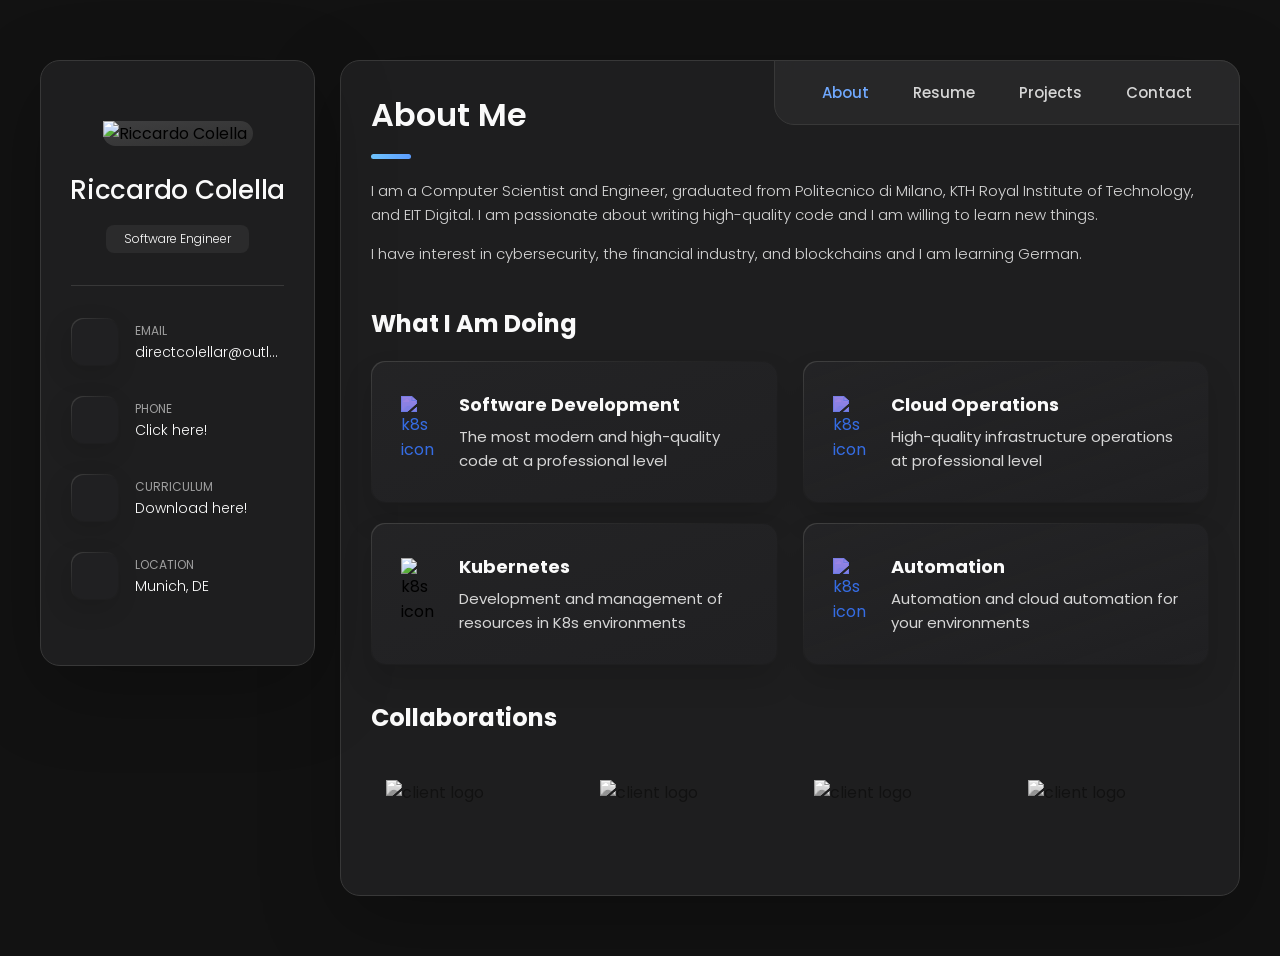
==== commit aa71a538: "Fix alignments and hoovering issues in homepage" ====
--- a/index.html
+++ b/index.html
@@ -101,12 +101,12 @@
             <div class="contact-info">
               <p class="contact-title">Email</p>
 
-              <a href="mailto:directcolellar@outlook.com" class="contact-link">directcolellar@outlook.com</a>
-            </div>
-
-          </li>
-
-          <li class="contact-item" onclick="calendlyFunction()">
+              <a href="mailto:directcolellar@outlook.com" class="contact-link social-link">directcolellar@outlook.com</a>
+            </div>
+
+          </li>
+
+          <li class="contact-item social-link" onclick="calendlyFunction()">
 
             <div class="icon-box">
               <ion-icon name="phone-portrait-outline"></ion-icon>
@@ -114,26 +114,20 @@
 
             <div class="contact-info">
               <p class="contact-title">Phone</p>
-
               <a class="contact-link">Click here!</a>
             </div>
 
           </li>
 
-          <li class="contact-item">
-
+          <li class="contact-item social-link" onclick="downloadCurriculum()">
             <div class="icon-box">
-              <a href="https://github.com/RiccardoColella/CV/blob/master/pdf/CV-RiccardoColella.pdf?raw=true" style="font-weight: unset; color: unset;">
               <ion-icon name="cloud-download-outline"></ion-icon>
             </div>
-
             <div class="contact-info">
-              <a href="https://github.com/RiccardoColella/CV/blob/master/pdf/CV-RiccardoColella.pdf?raw=true" class="social-link">
-                <p class="contact-title">Curriculum</p>
-
-                <address>Download here!</address>
-              </a>
-            </div>
+              <p class="contact-title">Curriculum</p>
+              <a class="contact-link">Download here!</a>
+            </div>
+          </li>
 
           </li>
 
@@ -837,6 +831,18 @@
   <script src="https://assets.calendly.com/assets/external/widget.js" type="text/javascript" async></script>
   <script type="text/javascript">function calendlyFunction() { Calendly.initPopupWidget({ url: 'https://calendly.com/riccardocolella/30min'}); }</script>
   <!-- Calendly badge widget end -->
+
+  <script>
+    function downloadCurriculum() {
+      const link = document.createElement('a');
+      link.href = "https://github.com/RiccardoColella/CV/blob/master/pdf/CV-RiccardoColella.pdf?raw=true";
+      link.download = "CV-RiccardoColella.pdf"; // Suggested file name
+      document.body.appendChild(link);
+      link.click();
+      document.body.removeChild(link);
+    }
+  </script>
+
 </body>
 
 </html>
--- a/assets/css/style.css
+++ b/assets/css/style.css
@@ -1899,4 +1899,20 @@
   content: "";
   display: table;
   clear: both;
+}
+
+.social-link {
+  cursor: pointer;
+}
+
+.social-link:hover {
+  opacity: 0.8;                   /* Optional: subtle hover effect */
+  text-decoration: underline;
+  text-decoration-color:  var(--blue-ish);
+  box-shadow: 0 0 4px rgba(0, 0, 0, 0.1); /* subtle elevation */
+}
+
+/* Change only icon color */
+.social-link:hover ion-icon {
+  color:  var(--blue-ish);
 }
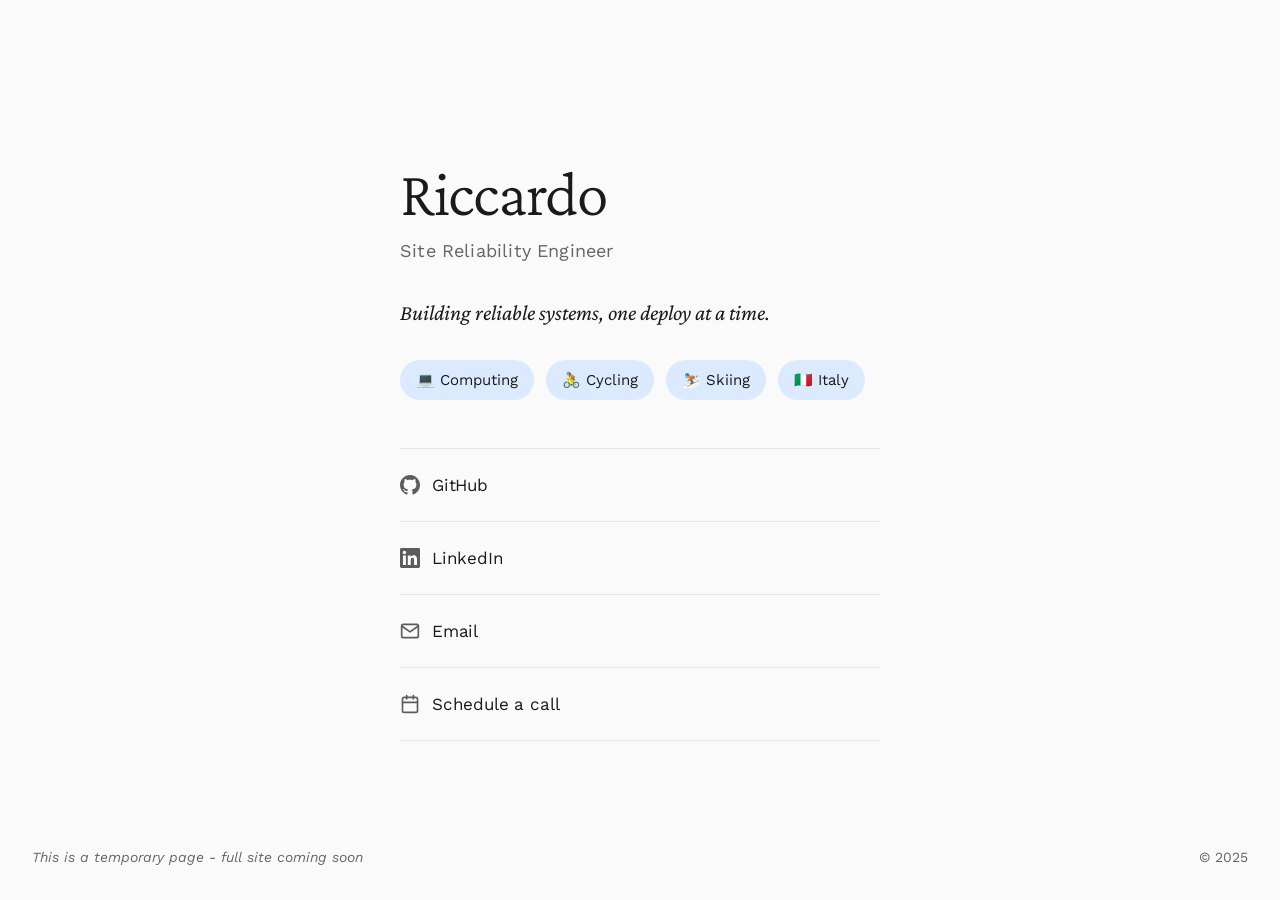
==== commit e026a771: "Switch to temp minimal landing page" ====
--- a/index.html
+++ b/index.html
@@ -1,848 +1,333 @@
 <!DOCTYPE html>
 <html lang="en">
-
 <head>
-  <!-- Start cookieyes banner -->
-  <script id="cookieyes" type="text/javascript" src="https://cdn-cookieyes.com/client_data/0d7c2ec07da8e7247e3faaa0/script.js"></script>
-  <!-- End cookieyes banner -->
-  
-  <!-- Google tag (gtag.js) -->
-  <script async src="https://www.googletagmanager.com/gtag/js?id=G-9TP7FQLY3E"></script>
-  <script>
-    window.dataLayer = window.dataLayer || [];
-    function gtag(){dataLayer.push(arguments);}
-    gtag('js', new Date());
-  
-    gtag('config', 'G-9TP7FQLY3E');
-  </script>
-  
-  <!-- Google Tag Manager -->
-  <script>(function(w,d,s,l,i){w[l]=w[l]||[];w[l].push({'gtm.start':
-  new Date().getTime(),event:'gtm.js'});var f=d.getElementsByTagName(s)[0],
-  j=d.createElement(s),dl=l!='dataLayer'?'&l='+l:'';j.async=true;j.src=
-  'https://www.googletagmanager.com/gtm.js?id='+i+dl;f.parentNode.insertBefore(j,f);
-  })(window,document,'script','dataLayer','GTM-T24LNDSS');</script>
-  <!-- End Google Tag Manager -->
-
-  <meta charset="UTF-8">
-  <meta http-equiv="X-UA-Compatible" content="IE=edge">
-  <meta name="viewport" content="width=device-width, initial-scale=1.0">
-  <title>Riccardo Colella</title>
-
-  <!--
-    - favicon
-  -->
-  <link rel="shortcut icon" href="./assets/images/rc-logo-white.png" type="image/x-icon">
-
-  <!--
-    - custom css link
-  -->
-  <link rel="stylesheet" href="./assets/css/style.css">
-
-  <!--
-    - google font link
-  -->
-  <link rel="preconnect" href="https://fonts.googleapis.com">
-  <link rel="preconnect" href="https://fonts.gstatic.com" crossorigin>
-  <link href="https://fonts.googleapis.com/css2?family=Poppins:wght@300;400;500;600&display=swap" rel="stylesheet">
+    <!-- Google tag (gtag.js) -->
+    <script async src="https://www.googletagmanager.com/gtag/js?id=G-9TP7FQLY3E"></script>
+    <script>
+      window.dataLayer = window.dataLayer || [];
+      function gtag(){dataLayer.push(arguments);}
+      gtag('js', new Date());
+    
+      gtag('config', 'G-9TP7FQLY3E');
+    </script>
+    
+    <!-- Google Tag Manager -->
+    <script>(function(w,d,s,l,i){w[l]=w[l]||[];w[l].push({'gtm.start':
+    new Date().getTime(),event:'gtm.js'});var f=d.getElementsByTagName(s)[0],
+    j=d.createElement(s),dl=l!='dataLayer'?'&l='+l:'';j.async=true;j.src=
+    'https://www.googletagmanager.com/gtm.js?id='+i+dl;f.parentNode.insertBefore(j,f);
+    })(window,document,'script','dataLayer','GTM-T24LNDSS');</script>
+    <!-- End Google Tag Manager -->
+
+    <meta charset="UTF-8">
+    <meta name="viewport" content="width=device-width, initial-scale=1.0">
+    <title>Riccardo Colella - Site Reliability Engineer</title>
+
+    <link rel="shortcut icon" href="./assets/images/rc-logo-white.png" type="image/x-icon">
+    <link rel="preconnect" href="https://fonts.googleapis.com">
+    <link rel="preconnect" href="https://fonts.gstatic.com" crossorigin>
+    <link href="https://fonts.googleapis.com/css2?family=Crimson+Pro:wght@300;400&family=Work+Sans:wght@400;500&display=swap" rel="stylesheet">
+    
+    <!-- Calendly badge widget begin -->
+    <link href="https://assets.calendly.com/assets/external/widget.css" rel="stylesheet">
+    <script src="https://assets.calendly.com/assets/external/widget.js" type="text/javascript" async></script>
+    <!-- Calendly badge widget end -->
+    
+    <style>
+        :root {
+            --color-text: #1a1a1a;
+            --color-text-secondary: #666666;
+            --color-border: #e5e5e5;
+            --color-hover: #0a0a0a;
+            --color-accent: #2563eb;
+            --color-accent-light: #dbeafe;
+            --spacing-unit: 1rem;
+        }
+
+        * {
+            margin: 0;
+            padding: 0;
+            box-sizing: border-box;
+        }
+
+        body {
+            font-family: 'Work Sans', -apple-system, sans-serif;
+            color: var(--color-text);
+            background: #fafafa;
+            line-height: 1.6;
+            -webkit-font-smoothing: antialiased;
+            -moz-osx-font-smoothing: grayscale;
+        }
+
+        .container {
+            min-height: 100vh;
+            display: flex;
+            align-items: center;
+            justify-content: center;
+            padding: 2rem;
+        }
+
+        .content {
+            max-width: 480px;
+            width: 100%;
+            animation: fadeIn 1.2s ease-out;
+        }
+
+        @keyframes fadeIn {
+            from {
+                opacity: 0;
+                transform: translateY(20px);
+            }
+            to {
+                opacity: 1;
+                transform: translateY(0);
+            }
+        }
+
+        h1 {
+            font-family: 'Crimson Pro', serif;
+            font-size: clamp(2.5rem, 8vw, 4rem);
+            font-weight: 300;
+            letter-spacing: -0.02em;
+            margin-bottom: 0.5rem;
+            line-height: 1.1;
+            animation: fadeIn 1.2s ease-out 0.1s both;
+        }
+
+        .title {
+            font-size: clamp(1rem, 2.5vw, 1.125rem);
+            color: var(--color-text-secondary);
+            margin-bottom: 2rem;
+            font-weight: 400;
+            letter-spacing: 0.01em;
+            animation: fadeIn 1.2s ease-out 0.2s both;
+        }
+
+        .tagline {
+            font-family: 'Crimson Pro', serif;
+            font-size: clamp(1.125rem, 3vw, 1.375rem);
+            color: var(--color-text);
+            margin-bottom: 2rem;
+            font-weight: 400;
+            font-style: italic;
+            line-height: 1.4;
+            animation: fadeIn 1.2s ease-out 0.25s both;
+        }
+
+        .interests {
+            display: flex;
+            flex-wrap: wrap;
+            gap: 0.75rem;
+            margin-bottom: 3rem;
+            animation: fadeIn 1.2s ease-out 0.3s both;
+        }
+
+        .interest-tag {
+            background: var(--color-accent-light);
+            color: var(--color-text);
+            padding: 0.5rem 1rem;
+            border-radius: 2rem;
+            font-size: 0.9375rem;
+            font-weight: 400;
+            display: inline-flex;
+            align-items: center;
+            gap: 0.5rem;
+            transition: all 0.3s ease;
+        }
+
+        .interest-tag:hover {
+            background: var(--color-accent);
+            color: white;
+            transform: translateY(-2px);
+        }
+
+        .links {
+            display: flex;
+            flex-direction: column;
+            gap: 0;
+            animation: fadeIn 1.2s ease-out 0.4s both;
+        }
+
+        .link-item {
+            border-top: 1px solid var(--color-border);
+            padding: 1.25rem 0;
+            display: flex;
+            align-items: center;
+            justify-content: space-between;
+            text-decoration: none;
+            color: var(--color-text);
+            transition: all 0.3s ease;
+            position: relative;
+        }
+
+        .link-item:last-child {
+            border-bottom: 1px solid var(--color-border);
+        }
+
+        .link-item:hover {
+            color: var(--color-accent);
+            padding-left: 0.5rem;
+        }
+
+        .link-item::after {
+            content: '→';
+            opacity: 0;
+            transform: translateX(-10px);
+            transition: all 0.3s ease;
+            font-size: 1.25rem;
+            font-weight: 300;
+            color: var(--color-accent);
+        }
+
+        .link-item:hover::after {
+            opacity: 1;
+            transform: translateX(0);
+        }
+
+        .link-label {
+            font-size: 1.0625rem;
+            font-weight: 400;
+            letter-spacing: -0.01em;
+            display: flex;
+            align-items: center;
+            gap: 0.75rem;
+        }
+
+        .link-icon {
+            width: 20px;
+            height: 20px;
+            opacity: 0.7;
+            transition: opacity 0.3s ease;
+        }
+
+        .link-item:hover .link-icon {
+            opacity: 1;
+        }
+
+        footer {
+            position: fixed;
+            bottom: 2rem;
+            right: 2rem;
+            font-size: 0.875rem;
+            color: var(--color-text-secondary);
+            opacity: 0;
+            animation: fadeIn 1.2s ease-out 0.6s both;
+        }
+
+        .temp-notice {
+            position: fixed;
+            bottom: 2rem;
+            left: 2rem;
+            font-size: 0.875rem;
+            color: var(--color-text-secondary);
+            font-style: italic;
+            opacity: 0;
+            animation: fadeIn 1.2s ease-out 0.6s both;
+        }
+
+        @media (max-width: 640px) {
+            .container {
+                padding: 1.5rem;
+            }
+
+            h1 {
+                margin-bottom: 0.25rem;
+            }
+
+            .title {
+                margin-bottom: 1.5rem;
+            }
+
+            .tagline {
+                margin-bottom: 1.5rem;
+            }
+
+            .interests {
+                margin-bottom: 2.5rem;
+            }
+
+            footer {
+                position: static;
+                text-align: center;
+                margin-top: 4rem;
+                padding: 0 1.5rem;
+            }
+
+            .temp-notice {
+                position: static;
+                text-align: center;
+                margin-top: 1.5rem;
+                padding: 0 1.5rem;
+            }
+        }
+    </style>
 </head>
-
 <body>
-  <!-- Google Tag Manager (noscript) -->
-  <noscript>
-    <iframe src="https://www.googletagmanager.com/ns.html?id=GTM-T24LNDSS" height="0" width="0" style="display:none;visibility:hidden"></iframe>
-  </noscript>
-  <!-- End Google Tag Manager (noscript) -->
-
-  <!--
-    - #MAIN
-  -->
-
-  <main>
-
-    <!--
-      - #SIDEBAR
-    -->
-
-    <aside class="sidebar" data-sidebar>
-
-      <div class="sidebar-info">
-
-        <figure class="avatar-box">
-          <img src="./assets/images/rc-round.png" alt="Riccardo Colella" width="80">
-        </figure>
-
-        <div class="info-content">
-          <h1 class="name" title="Riccardo Colella">Riccardo Colella</h1>
-
-          <p class="title">Software Engineer</p>
+    <!-- Google Tag Manager (noscript) -->
+    <noscript>
+      <iframe src="https://www.googletagmanager.com/ns.html?id=GTM-T24LNDSS" height="0" width="0" style="display:none;visibility:hidden"></iframe>
+    </noscript>
+    <!-- End Google Tag Manager (noscript) -->
+    <div class="container">
+        <div class="content">
+            <h1>Riccardo</h1>
+            <p class="title">Site Reliability Engineer</p>
+            <p class="tagline">Building reliable systems, one deploy at a time.</p>
+            
+            <div class="interests">
+                <span class="interest-tag">💻 Computing</span>
+                <span class="interest-tag">🚴 Cycling</span>
+                <span class="interest-tag">⛷️ Skiing</span>
+                <span class="interest-tag">🇮🇹 Italy</span>
+            </div>
+            
+            <nav class="links">
+                <a href="https://github.com/RiccardoColella" class="link-item" target="_blank" rel="noopener noreferrer">
+                    <span class="link-label">
+                        <svg class="link-icon" viewBox="0 0 24 24" fill="currentColor" xmlns="http://www.w3.org/2000/svg">
+                            <path d="M12 0c-6.626 0-12 5.373-12 12 0 5.302 3.438 9.8 8.207 11.387.599.111.793-.261.793-.577v-2.234c-3.338.726-4.033-1.416-4.033-1.416-.546-1.387-1.333-1.756-1.333-1.756-1.089-.745.083-.729.083-.729 1.205.084 1.839 1.237 1.839 1.237 1.07 1.834 2.807 1.304 3.492.997.107-.775.418-1.305.762-1.604-2.665-.305-5.467-1.334-5.467-5.931 0-1.311.469-2.381 1.236-3.221-.124-.303-.535-1.524.117-3.176 0 0 1.008-.322 3.301 1.23.957-.266 1.983-.399 3.003-.404 1.02.005 2.047.138 3.006.404 2.291-1.552 3.297-1.23 3.297-1.23.653 1.653.242 2.874.118 3.176.77.84 1.235 1.911 1.235 3.221 0 4.609-2.807 5.624-5.479 5.921.43.372.823 1.102.823 2.222v3.293c0 .319.192.694.801.576 4.765-1.589 8.199-6.086 8.199-11.386 0-6.627-5.373-12-12-12z"/>
+                        </svg>
+                        GitHub
+                    </span>
+                </a>
+                <a href="https://linkedin.com/in/riccardo-colella" class="link-item" target="_blank" rel="noopener noreferrer">
+                    <span class="link-label">
+                        <svg class="link-icon" viewBox="0 0 24 24" fill="currentColor" xmlns="http://www.w3.org/2000/svg">
+                            <path d="M20.447 20.452h-3.554v-5.569c0-1.328-.027-3.037-1.852-3.037-1.853 0-2.136 1.445-2.136 2.939v5.667H9.351V9h3.414v1.561h.046c.477-.9 1.637-1.85 3.37-1.85 3.601 0 4.267 2.37 4.267 5.455v6.286zM5.337 7.433c-1.144 0-2.063-.926-2.063-2.065 0-1.138.92-2.063 2.063-2.063 1.14 0 2.064.925 2.064 2.063 0 1.139-.925 2.065-2.064 2.065zm1.782 13.019H3.555V9h3.564v11.452zM22.225 0H1.771C.792 0 0 .774 0 1.729v20.542C0 23.227.792 24 1.771 24h20.451C23.2 24 24 23.227 24 22.271V1.729C24 .774 23.2 0 22.222 0h.003z"/>
+                        </svg>
+                        LinkedIn
+                    </span>
+                </a>
+                <a href="mailto:directcolellar@example.com" class="link-item">
+                    <span class="link-label">
+                        <svg class="link-icon" viewBox="0 0 24 24" fill="none" stroke="currentColor" stroke-width="2" stroke-linecap="round" stroke-linejoin="round" xmlns="http://www.w3.org/2000/svg">
+                            <path d="M4 4h16c1.1 0 2 .9 2 2v12c0 1.1-.9 2-2 2H4c-1.1 0-2-.9-2-2V6c0-1.1.9-2 2-2z"></path>
+                            <polyline points="22,6 12,13 2,6"></polyline>
+                        </svg>
+                        Email
+                    </span>
+                </a>
+                <a href="#" class="link-item" onclick="Calendly.initPopupWidget({url: 'https://calendly.com/riccardocolella/30min'}); return false;">
+                    <span class="link-label">
+                        <svg class="link-icon" viewBox="0 0 24 24" fill="none" stroke="currentColor" stroke-width="2" stroke-linecap="round" stroke-linejoin="round" xmlns="http://www.w3.org/2000/svg">
+                            <rect x="3" y="4" width="18" height="18" rx="2" ry="2"></rect>
+                            <line x1="16" y1="2" x2="16" y2="6"></line>
+                            <line x1="8" y1="2" x2="8" y2="6"></line>
+                            <line x1="3" y1="10" x2="21" y2="10"></line>
+                        </svg>
+                        Schedule a call
+                    </span>
+                </a>
+            </nav>
         </div>
-
-        <button class="info_more-btn" data-sidebar-btn>
-          <span>Show Contacts</span>
-
-          <ion-icon name="chevron-down"></ion-icon>
-        </button>
-
-      </div>
-
-      <div class="sidebar-info_more">
-
-        <div class="separator"></div>
-
-        <ul class="contacts-list">
-
-          <li class="contact-item">
-
-            <div class="icon-box">
-              <ion-icon name="mail-outline"></ion-icon>
-            </div>
-
-            <div class="contact-info">
-              <p class="contact-title">Email</p>
-
-              <a href="mailto:directcolellar@outlook.com" class="contact-link social-link">directcolellar@outlook.com</a>
-            </div>
-
-          </li>
-
-          <li class="contact-item social-link" onclick="calendlyFunction()">
-
-            <div class="icon-box">
-              <ion-icon name="phone-portrait-outline"></ion-icon>
-            </div>
-
-            <div class="contact-info">
-              <p class="contact-title">Phone</p>
-              <a class="contact-link">Click here!</a>
-            </div>
-
-          </li>
-
-          <li class="contact-item social-link" onclick="downloadCurriculum()">
-            <div class="icon-box">
-              <ion-icon name="cloud-download-outline"></ion-icon>
-            </div>
-            <div class="contact-info">
-              <p class="contact-title">Curriculum</p>
-              <a class="contact-link">Download here!</a>
-            </div>
-          </li>
-
-          </li>
-
-          <li class="contact-item">
-
-            <div class="icon-box">
-              <ion-icon name="location-outline"></ion-icon>
-            </div>
-
-            <div class="contact-info">
-              <p class="contact-title">Location</p>
-
-              <address>Munich, DE</address>
-            </div>
-
-          </li>
-
-        </ul>
-
-        <div class="separator"></div>
-
-        <ul class="social-list">
-
-          <li class="social-item">
-            <a href="mailto:directcolellar@outlook.com" class="social-link">
-              <ion-icon name="mail-outline"></ion-icon>
-            </a>
-          </li>
-
-          <li class="social-item">
-            <a href="https://github.com/RiccardoColella" class="social-link">
-              <ion-icon name="logo-github"></ion-icon>
-            </a>
-          </li>
-
-          <li class="social-item">
-            <a href="https://www.linkedin.com/in/riccardo-colella/" class="social-link">
-              <ion-icon name="logo-linkedin"></ion-icon>
-            </a>
-          </li>
-
-          <li class="social-item">
-            <a onclick="calendlyFunction()" class="social-link">
-              <ion-icon name="call-outline"></ion-icon>
-            </a>
-          </li>
-
-          <li class="social-item">
-            <a href="https://github.com/RiccardoColella/CV/blob/master/pdf/CV-RiccardoColella.pdf?raw=true" class="social-link">
-              <ion-icon name="document-text-outline"></ion-icon>
-            </a>
-          </li>
-
-        </ul>
-
-      </div>
-
-    </aside>
-
-
-
-
-
-    <!--
-      - #main-content
-    -->
-
-    <div class="main-content">
-
-      <!--
-        - #NAVBAR
-      -->
-
-      <nav class="navbar">
-
-        <ul class="navbar-list">
-
-          <li class="navbar-item">
-            <button class="navbar-link  active" data-nav-link>About</button>
-          </li>
-
-          <li class="navbar-item">
-            <button class="navbar-link" data-nav-link>Resume</button>
-          </li>
-
-          <li class="navbar-item">
-            <button class="navbar-link" data-nav-link>Projects</button>
-          </li>
-
-          <li class="navbar-item">
-            <button class="navbar-link" onclick="calendlyFunction()">Contact</button>
-          </li>
-
-        </ul>
-
-      </nav>
-
-
-
-
-
-      <!--
-        - #ABOUT
-      -->
-
-      <article class="about  active" data-page="about">
-
-        <header>
-          <h2 class="h2 article-title">About me</h2>
-        </header>
-
-        <section class="about-text">
-          <p>
-            I am a Computer Scientist and Engineer, graduated from Politecnico di Milano, KTH Royal Institute of Technology,
-            and EIT Digital. I am passionate about writing high-quality code and I am willing to learn new things.
-          </p>
-
-          <p>
-            I have interest in cybersecurity, the financial industry, and blockchains and I am learning German.
-          </p>
-        </section>
-
-
-        <!--
-          - service
-        -->
-
-        <section class="service">
-
-          <h3 class="h3 service-title">What I am doing</h3>
-
-          <ul class="service-list">
-
-            <li class="service-item">
-              <div class="service-icon-box">
-                <img class="service-svg-image-color" src="./assets/images/code.svg" alt="k8s icon" width="40">
-              </div>
-              <div class="service-content-box">
-                <h4 class="h4 service-item-title">Software development</h4>
-                <p class="service-item-text">
-                  The most modern and high-quality code at a professional level
-                </p>
-              </div>
-            </li>
-
-            <li class="service-item">
-              <div class="service-icon-box">
-                <img class="service-svg-image-color" src="./assets/images/cloud.svg" alt="k8s icon" width="40">
-              </div>
-              <div class="service-content-box">
-                <h4 class="h4 service-item-title">Cloud operations</h4>
-                <p class="service-item-text">
-                  High-quality infrastructure operations at professional level
-                </p>
-              </div>
-            </li>
-
-            <li class="service-item">
-              <div class="service-icon-box">
-                <img src="./assets/images/k8s.png" alt="k8s icon" width="40">
-              </div>
-              <div class="service-content-box">
-                <h4 class="h4 service-item-title">Kubernetes</h4>
-                <p class="service-item-text">
-                  Development and management of resources in K8s environments
-                </p>
-              </div>
-            </li>
-
-            <li class="service-item">
-              <div class="service-icon-box">
-                <img class="service-svg-image-color" src="./assets/images/analytics.svg" alt="k8s icon" width="40">
-              </div>
-              <div class="service-content-box">
-                <h4 class="h4 service-item-title">Automation</h4>
-                <p class="service-item-text">
-                  Automation and cloud automation for your environments
-                </p>
-              </div>
-            </li>
-
-          </ul>
-
-        </section>
-
-
-        <!--
-          - clients
-        -->
-
-        <section class="clients">
-
-          <h3 class="h3 clients-title">Collaborations</h3>
-
-          <ul class="clients-list has-scrollbar">
-
-            <li class="clients-item">
-              <a href="https://www.brainloop.com/">
-                <img src="./assets/images/brainloop.png" alt="client logo">
-              </a>
-            </li>
-
-            <li class="clients-item">
-              <a href="https://climatestandard.net/">
-                <img src="./assets/images/climate-standard-logo.png" alt="client logo">
-              </a>
-            </li>
-
-            <li class="clients-item">
-              <a href="https://amadeus.com/">
-                <img src="./assets/images/amdeus.png" alt="client logo">
-              </a>
-            </li>
-
-            <li class="clients-item">
-              <a href="https://www.telenor.com/">
-                <img src="./assets/images/telenor.png" alt="client logo">
-              </a>
-            </li>
-
-            <li class="clients-item">
-              <a href="https://www.polimi.it/">
-                <img src="./assets/images/logo-polimi.png" alt="client logo">
-              </a>
-            </li>
-
-            <li class="clients-item">
-              <a href="https://www.eitdigital.eu/">
-                <img src="./assets/images/eitdigital.png" alt="client logo">
-              </a>
-            </li>
-
-            <li class="clients-item">
-              <a href="https://taltech.ee/en/">
-                <img src="./assets/images/taltech.png" alt="client logo">
-              </a>
-            </li>
-
-            <li class="clients-item">
-              <a href="https://www.kth.se">
-                <img src="./assets/images/kth2.png" alt="client logo">
-              </a>
-            </li>
-
-          </ul>
-
-        </section>
-
-      </article>
-
-
-
-
-
-      <!--
-        - #RESUME
-      -->
-
-      <article class="resume" data-page="resume">
-
-        <header>
-          <h2 class="h2 article-title">Resume</h2>
-        </header>
-
-        <section class="timeline">
-
-          
-          <div class="title-wrapper row">
-            <div class="icon-box">
-              <ion-icon name="book-outline"></ion-icon>
-            </div>
-
-            <h3 class="h3 column">Experience</h3>
-
-            <div class="icon-box column-right">
-              <a href="https://github.com/RiccardoColella/CV/blob/master/pdf/CV-RiccardoColella.pdf?raw=true" style="font-weight: unset; color: unset;">
-              <ion-icon name="cloud-download-outline"></ion-icon>
-            </div>
-          </div>
-
-          <ol class="timeline-list">
-
-            <li class="timeline-item">
-              <h4 class="h4 timeline-item-title">Site Reliability Engineer: @Brainloop</h4>
-              <span>2023 — Present</span>
-              <p class="timeline-text">
-                • Saved € 30k/year implementing a Python k8s operator to comply to market regulations.
-                <br>
-                • Management of the company solution and of its k8s infrastructure.
-                <br>
-                • Saved 12+ hours/month by automatizing recurrent procedures with Python and shell scripts.
-                <br>
-                • Allowed 6 components to be debugged more easily by improving logs parsing and making logs readable and searchable.
-                <br>
-                • Reduced data delay in ELK from 2+ hours to few seconds by identifying the bottlenecks and optimizing data processing.
-              </p>
-            </li>
-
-            <li class="timeline-item">
-              <h4 class="h4 timeline-item-title">Automation Engineer: @Climate Standard</h4>
-              <span>2022 — Present</span>
-              <p class="timeline-text">
-                Responsible of Technology
-              </p>
-            </li>
-
-            <li class="timeline-item">
-              <h4 class="h4 timeline-item-title">Platform Engineer: @Amadeus</h4>
-              <span>2021 — 2023</span>
-              <p class="timeline-text">
-                • Set up monitoring and alerting for different middlewares, using Prometheus, Argos and Splunk
-                <br>
-                • Responsible for the Secret Management internal solution, I've updated and restructured it and its CI/CD pipeline.
-                <br>
-                • Developed e2e automation of new clusters creation on Azure with Terraform and ArgoCD through IaC
-              </p>
-            </li>
-
-            <li class="timeline-item">
-              <h4 class="h4 timeline-item-title">Data Scientist: @Telenor</h4>
-              <span>2021</span>
-              <p class="timeline-text">
-                Developed a Trouble Tickets resolution time estimation model able achieve a RMSE (Root Mean Square Deviation) of 60 minutes by studying deeply the company's procedures and using ML regressors.
-              </p>
-            </li>
-
-          </ol>
-
-        </section>
-
-        <section class="timeline">
-
-          <div class="title-wrapper">
-            <div class="icon-box">
-              <ion-icon name="book-outline"></ion-icon>
-            </div>
-
-            <h3 class="h3">Education</h3>
-          </div>
-
-          <ol class="timeline-list">
-
-            <li class="timeline-item">
-              <h4 class="h4 timeline-item-title">EIT Digital</h4>
-              <span>10/2019 - 07/2021</span>
-              <p class="timeline-text">
-                Double Degree programm.
-              </p>
-            </li>
-
-            <li class="timeline-item">
-              <h4 class="h4 timeline-item-title">KTH Royal Institute of Technology</h4>
-              <span>10/2019 - 07/2021</span>
-              <p class="timeline-text">
-                Master's Programme, ICT Innovation.
-              </p>
-            </li>
-
-            <li class="timeline-item">
-              <h4 class="h4 timeline-item-title">Politecnico di Milano</h4>
-              <span>10/2019 - 07/2021</span>
-              <p class="timeline-text">
-                Computer Science and Engineering Master Degree.
-              </p>
-            </li>
-
-            <li class="timeline-item">
-              <h4 class="h4 timeline-item-title">TalTech Tallin University of Technology</h4>
-              <span>08/2020</span>
-              <p class="timeline-text">
-                Summer School: Secure e-Governance.
-              </p>
-            </li>
-
-            <li class="timeline-item">
-              <h4 class="h4 timeline-item-title">Politecnico di Milano</h4>
-              <span>10/2016 - 09/2019</span>
-              <p class="timeline-text">
-                Computer Science and Engineering Bachelor Degree.
-              </p>
-            </li>
-
-          </ol>
-
-        </section>
-
-        <section class="skill">
-
-          <h3 class="h3 skills-title">My skills</h3>
-
-          <ul class="skills-list content-card">
-
-            <li class="skills-item">
-              <div class="title-wrapper">
-                <h5 class="h5">Java, Python</h5>
-                <data value="80">80%</data>
-              </div>
-              <div class="skill-progress-bg">
-                <div class="skill-progress-fill" style="width: 80%;"></div>
-              </div>
-            </li>
-
-            <li class="skills-item">
-              <div class="title-wrapper">
-                <h5 class="h5">Openshift, K8s, Docker</h5>
-                <data value="80">90%</data>
-              </div>
-              <div class="skill-progress-bg">
-                <div class="skill-progress-fill" style="width: 90%;"></div>
-              </div>
-            </li>
-
-            <li class="skills-item">
-              <div class="title-wrapper">
-                <h5 class="h5">Azure</h5>
-                <data value="90">60%</data>
-              </div>
-              <div class="skill-progress-bg">
-                <div class="skill-progress-fill" style="width: 60%;"></div>
-              </div>
-
-            <li class="skills-item">
-              <div class="title-wrapper">
-                <h5 class="h5">Elasticsearch, Grafana, Prometheus</h5>
-                <data value="70">70%</data>
-              </div>
-              <div class="skill-progress-bg">
-                <div class="skill-progress-fill" style="width: 70%;"></div>
-              </div>
-            </li>
-
-            </li>
-
-          </ul>
-
-        </section>
-
-      </article>
-
-
-
-
-
-      <!--
-        - #PROJECS
-      -->
-
-      <article class="projects" data-page="projects">
-
-        <header>
-          <h2 class="h2 article-title">Projects</h2>
-        </header>
-
-        <section class="projects">
-
-          <ul class="filter-list">
-
-            <li class="filter-item">
-              <button class="active" data-filter-btn>All</button>
-            </li>
-
-            <li class="filter-item">
-              <button data-filter-btn>Software Engineering</button>
-            </li>
-
-            <li class="filter-item">
-              <button data-filter-btn>Management</button>
-            </li>
-
-            <li class="filter-item">
-              <button data-filter-btn>Web design</button>
-            </li>
-
-          </ul>
-
-          <div class="filter-select-box">
-
-            <button class="filter-select" data-select>
-
-              <div class="select-value" data-selecct-value>Select category</div>
-
-              <div class="select-icon">
-                <ion-icon name="chevron-down"></ion-icon>
-              </div>
-
-            </button>
-
-            <ul class="select-list">
-
-              <li class="select-item">
-                <button data-select-item>All</button>
-              </li>
-
-              <li class="select-item">
-                <button data-select-item>Software Engineering</button>
-              </li>
-
-              <li class="select-item">
-                <button data-select-item>Management</button>
-              </li>
-
-              <li class="select-item">
-                <button data-select-item>Web design</button>
-              </li>
-
-            </ul>
-
-          </div>
-
-          <ul class="project-list">
-
-            <li class="project-item  active" data-filter-item data-category="software engineering">
-              <a href="https://drive.google.com/file/d/1UJ4vz9gFezYomNbWZBrMr75gAQwX6Unh/view?usp=sharing">
-
-                <figure class="project-img">
-                  <div class="project-item-icon-box">
-                    <ion-icon name="eye-outline"></ion-icon>
-                  </div>
-
-                  <img src="./assets/images/project-1.jpg" alt="finance" loading="lazy">
-                </figure>
-
-                <h3 class="project-title">Credit Card Fraud Detector</h3>
-
-                <p class="project-category">Software Engineering</p>
-
-              </a>
-            </li>
-
-            <li class="project-item  active" data-filter-item data-category="software engineering">
-              <a href="https://drive.google.com/file/d/1enZ_Jb2vTmPwqBghBdvzCwoMOcX5bfZp/view?usp=sharing">
-
-                <figure class="project-img">
-                  <div class="project-item-icon-box">
-                    <ion-icon name="eye-outline"></ion-icon>
-                  </div>
-
-                  <img src="./assets/images/readingcubes.png" alt="orizon" loading="lazy">
-                </figure>
-
-                <h3 class="project-title">The Connected Reading Cubes</h3>
-
-                <p class="project-category">Software Engineering</p>
-
-              </a>
-            </li>
-
-            <li class="project-item  active" data-filter-item data-category="web design">
-              <a href="#">
-
-                <figure class="project-img">
-                  <div class="project-item-icon-box">
-                    <ion-icon name="eye-outline"></ion-icon>
-                  </div>
-
-                  <img src="./assets/images/dnalogue.png" alt="fundo" loading="lazy">
-                </figure>
-
-                <h3 class="project-title">DNAlogue</h3>
-
-                <p class="project-category">Web design</p>
-
-              </a>
-            </li>
-
-            <li class="project-item  active" data-filter-item data-category="software engineering">
-              <a href="#">
-
-                <figure class="project-img">
-                  <div class="project-item-icon-box">
-                    <ion-icon name="eye-outline"></ion-icon>
-                  </div>
-
-                  <img src="./assets/images/gea++.png" alt="brawlhalla" loading="lazy">
-                </figure>
-
-                <h3 class="project-title">GEA++</h3>
-
-                <p class="project-category">Software Engineering</p>
-
-              </a>
-            </li>
-
-            <li class="project-item  active" data-filter-item data-category="software engineering">
-              <a href="#">
-
-                <figure class="project-img">
-                  <div class="project-item-icon-box">
-                    <ion-icon name="eye-outline"></ion-icon>
-                  </div>
-
-                  <img src="./assets/images/adrenaline.png" alt="dsm." loading="lazy">
-                </figure>
-
-                <h3 class="project-title">Adrenaline</h3>
-
-                <p class="project-category">Software Engineering</p>
-
-              </a>
-            </li>
-
-            <li class="project-item  active" data-filter-item data-category="software engineering">
-              <a href="#">
-
-                <figure class="project-img">
-                  <div class="project-item-icon-box">
-                    <ion-icon name="eye-outline"></ion-icon>
-                  </div>
-
-                  <img src="./assets/images/furhat.png" alt="metaspark" loading="lazy">
-                </figure>
-
-                <h3 class="project-title">Furhat - cooking robot</h3>
-
-                <p class="project-category">Software Engineering</p>
-
-              </a>
-            </li>
-
-            <li class="project-item  active" data-filter-item data-category="management">
-              <a href="#">
-
-                <figure class="project-img">
-                  <div class="project-item-icon-box">
-                    <ion-icon name="eye-outline"></ion-icon>
-                  </div>
-
-                  <img src="./assets/images/gaia.png" alt="summary" loading="lazy">
-                </figure>
-
-                <h3 class="project-title">G.A.I.A.</h3>
-
-                <p class="project-category">Management</p>
-
-              </a>
-            </li>
-
-            <li class="project-item  active" data-filter-item data-category="software engineering">
-              <a href="#">
-
-                <figure class="project-img">
-                  <div class="project-item-icon-box">
-                    <ion-icon name="eye-outline"></ion-icon>
-                  </div>
-
-                  <img src="./assets/images/polissone.png" alt="task manager" loading="lazy">
-                </figure>
-
-                <h3 class="project-title">Polissonne</h3>
-
-                <p class="project-category">Software Engineering</p>
-
-              </a>
-            </li>
-
-            <li class="project-item  active" data-filter-item data-category="management">
-              <a href="#">
-
-                <figure class="project-img">
-                  <div class="project-item-icon-box">
-                    <ion-icon name="eye-outline"></ion-icon>
-                  </div>
-
-                  <img src="./assets/images/relaxident.png" alt="arrival" loading="lazy">
-                </figure>
-
-                <h3 class="project-title">Relaxident</h3>
-
-                <p class="project-category">Management</p>
-
-              </a>
-            </li>
-
-          </ul>
-
-        </section>
-
-      </article>
-
     </div>
 
-  </main>
-
-
-
-
-
-
-  <!--
-    - custom js link
-  -->
-  <script src="./assets/js/script.js"></script>
-
-  <!--
-    - ionicon link
-  -->
-  <script type="module" src="https://unpkg.com/ionicons@5.5.2/dist/ionicons/ionicons.esm.js"></script>
-  <script nomodule src="https://unpkg.com/ionicons@5.5.2/dist/ionicons/ionicons.js"></script>
-  <!-- Calendly badge widget begin -->
-  <link href="https://assets.calendly.com/assets/external/widget.css" rel="stylesheet">
-  <script src="https://assets.calendly.com/assets/external/widget.js" type="text/javascript" async></script>
-  <script type="text/javascript">function calendlyFunction() { Calendly.initPopupWidget({ url: 'https://calendly.com/riccardocolella/30min'}); }</script>
-  <!-- Calendly badge widget end -->
-
-  <script>
-    function downloadCurriculum() {
-      const link = document.createElement('a');
-      link.href = "https://github.com/RiccardoColella/CV/blob/master/pdf/CV-RiccardoColella.pdf?raw=true";
-      link.download = "CV-RiccardoColella.pdf"; // Suggested file name
-      document.body.appendChild(link);
-      link.click();
-      document.body.removeChild(link);
-    }
-  </script>
-
+    <footer>
+        © 2025
+    </footer>
+
+    <div class="temp-notice">
+        This is a temporary page - full site coming soon
+    </div>
 </body>
-
 </html>
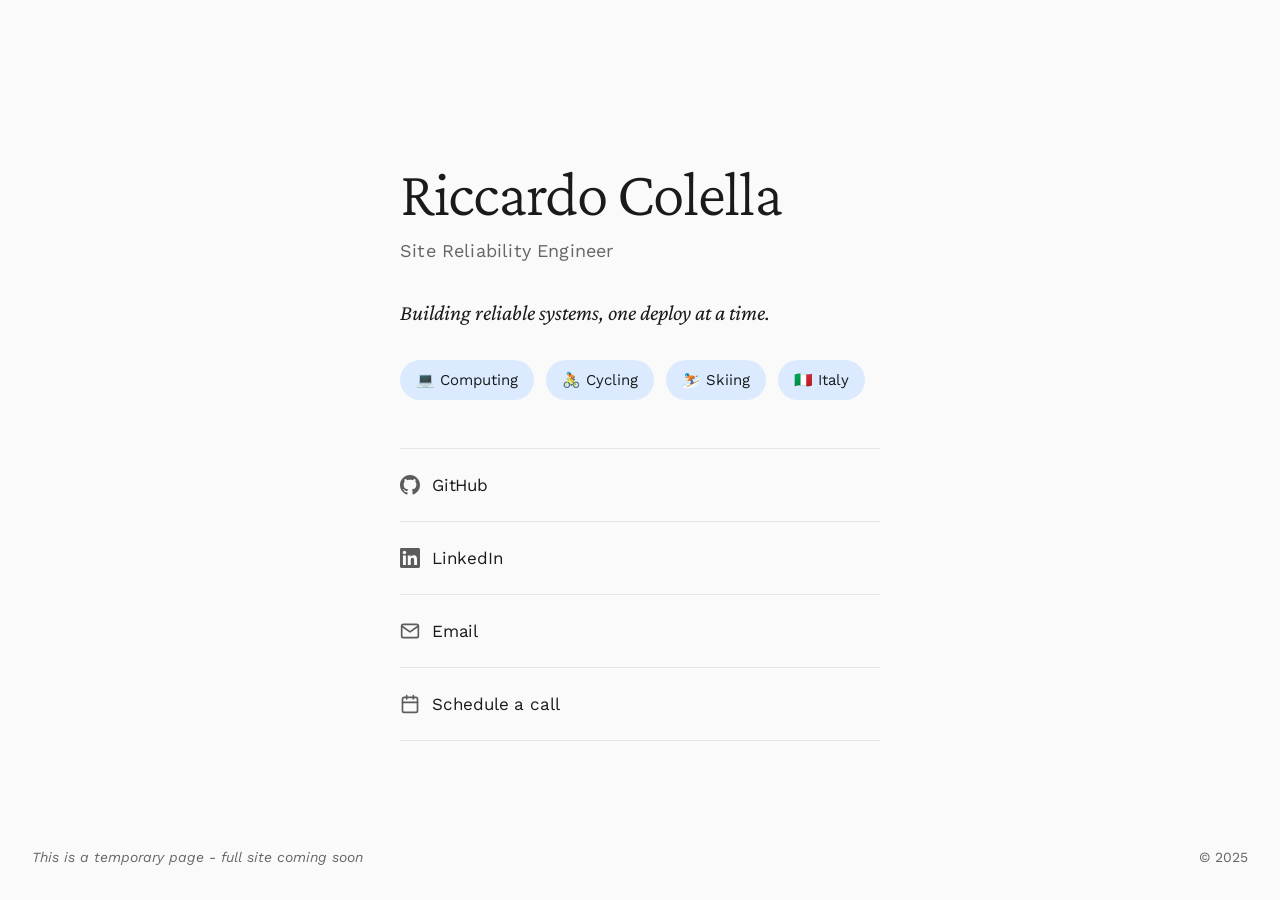
==== commit 3860d774: "Add full name, and rename page title" ====
--- a/index.html
+++ b/index.html
@@ -21,7 +21,7 @@
 
     <meta charset="UTF-8">
     <meta name="viewport" content="width=device-width, initial-scale=1.0">
-    <title>Riccardo Colella - Site Reliability Engineer</title>
+    <title>Riccardo Colella - SRE</title>
 
     <link rel="shortcut icon" href="./assets/images/rc-logo-white.png" type="image/x-icon">
     <link rel="preconnect" href="https://fonts.googleapis.com">
@@ -270,7 +270,7 @@
     <!-- End Google Tag Manager (noscript) -->
     <div class="container">
         <div class="content">
-            <h1>Riccardo</h1>
+            <h1>Riccardo Colella</h1>
             <p class="title">Site Reliability Engineer</p>
             <p class="tagline">Building reliable systems, one deploy at a time.</p>
             
